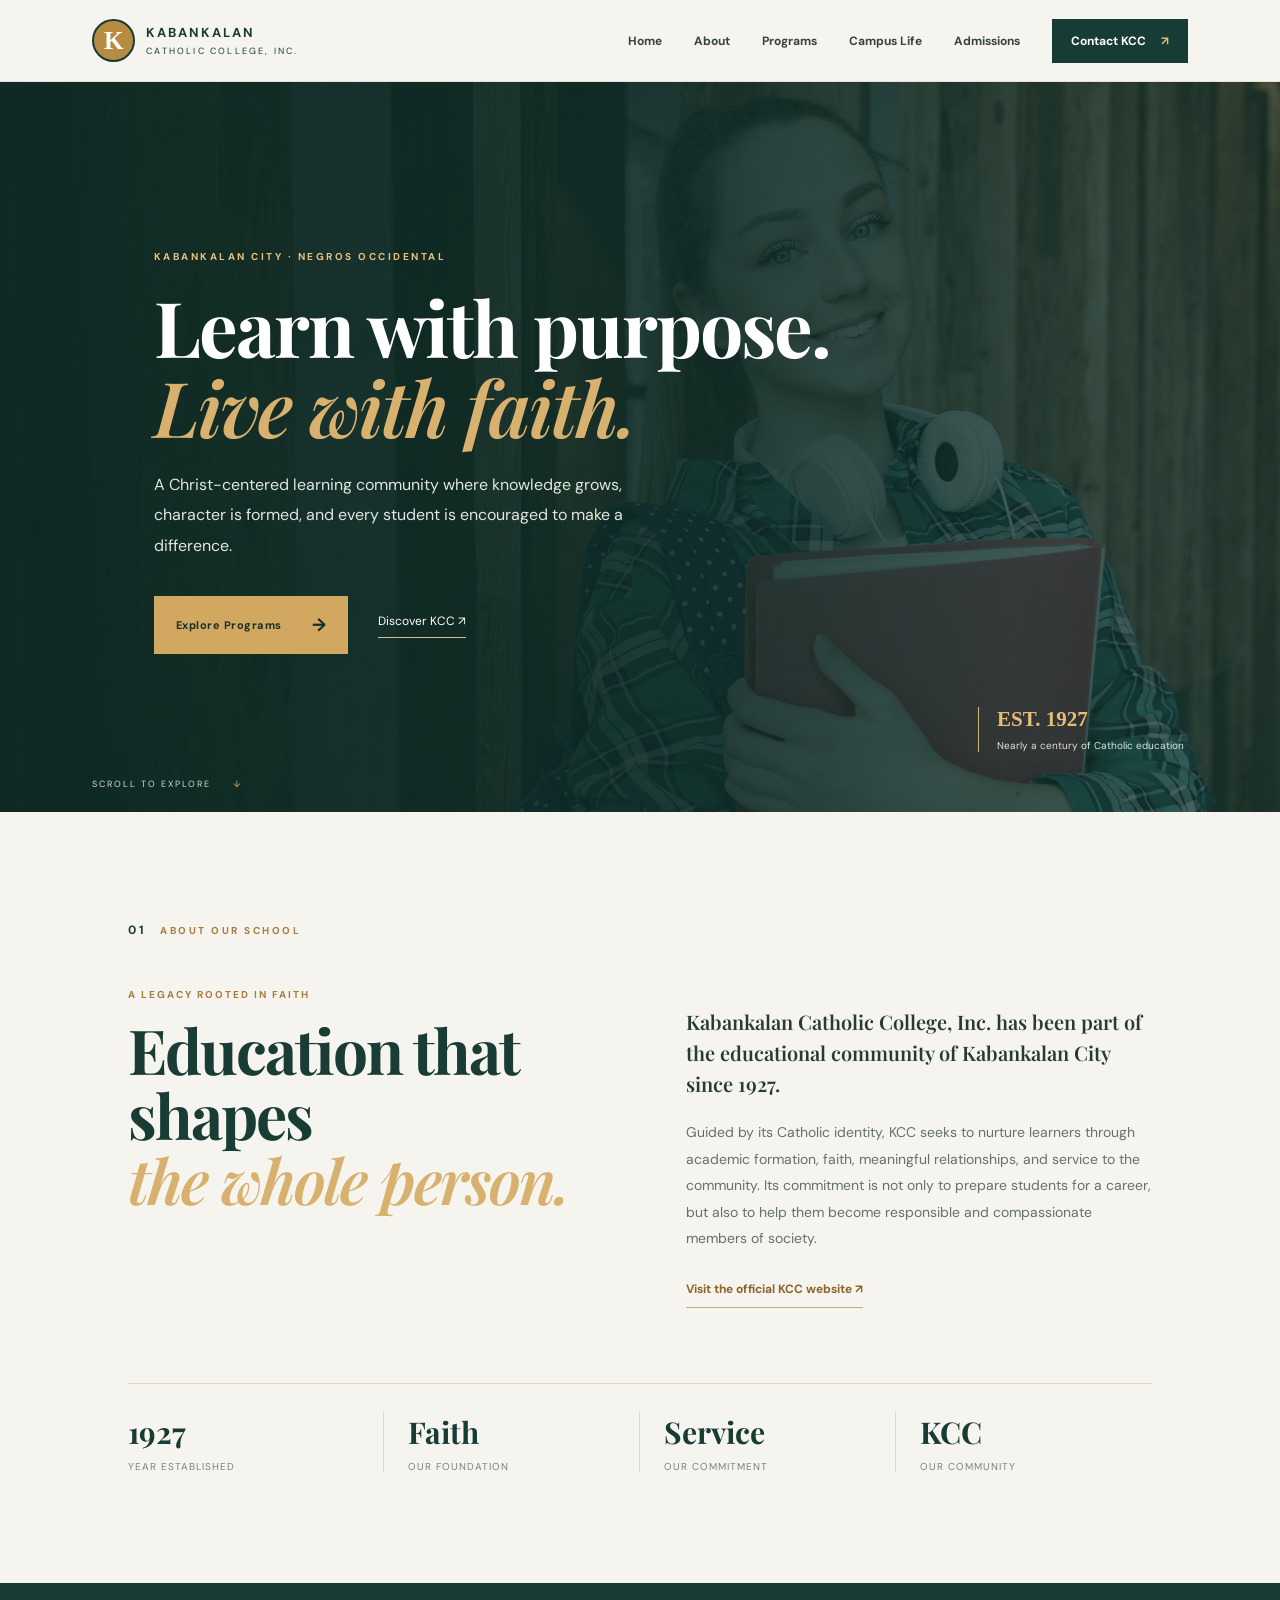
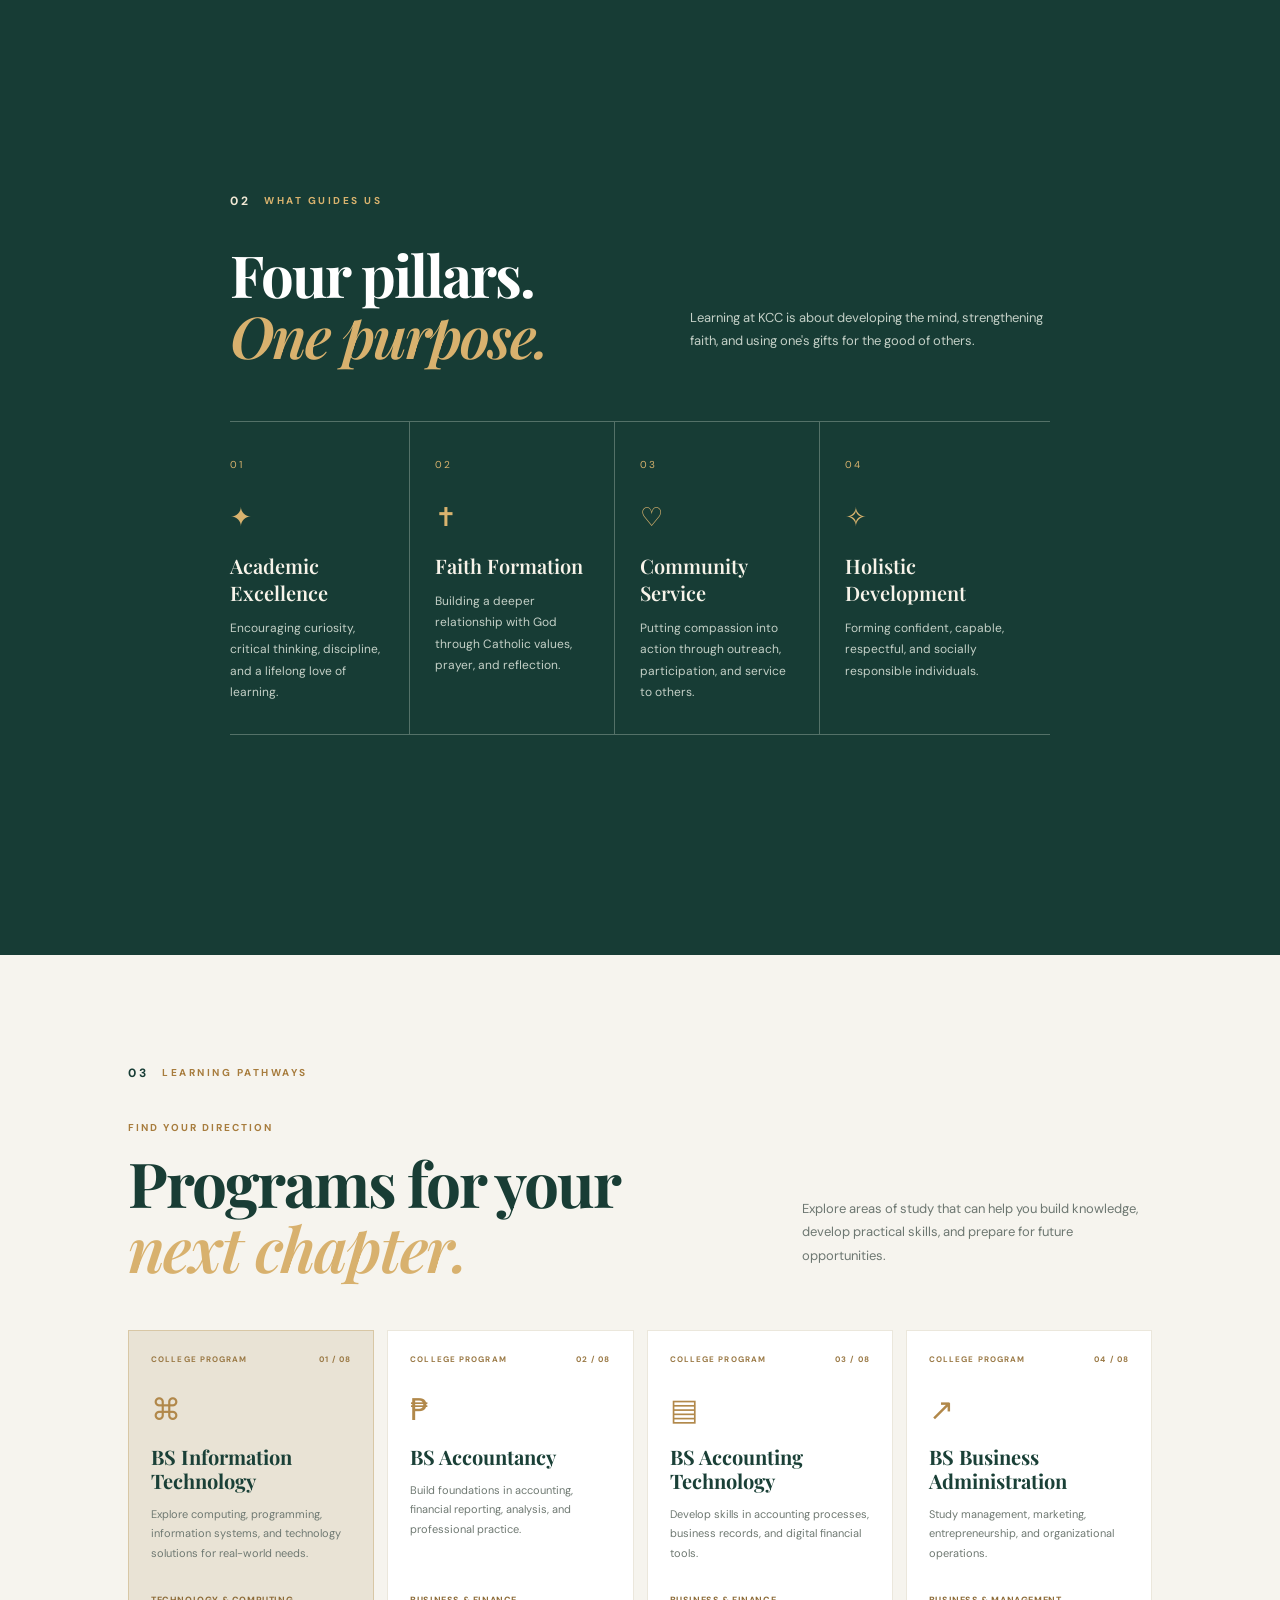
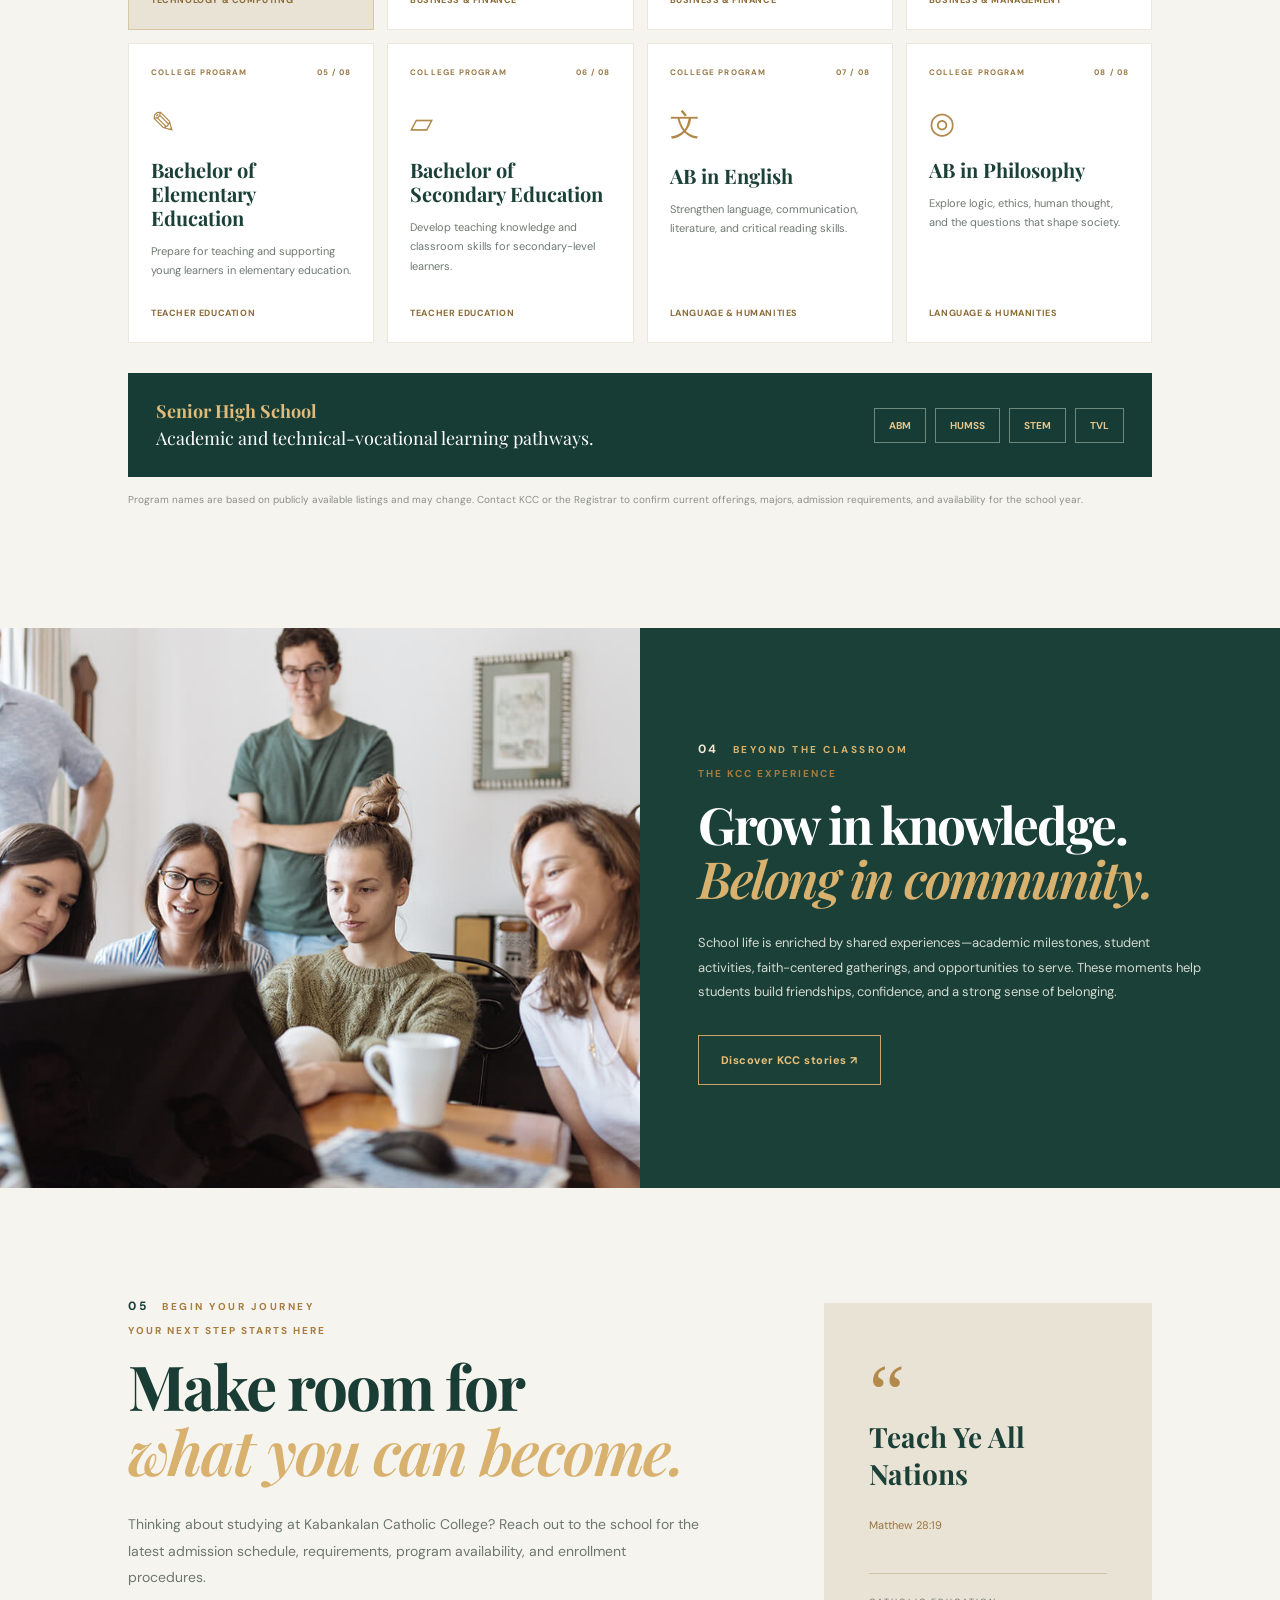
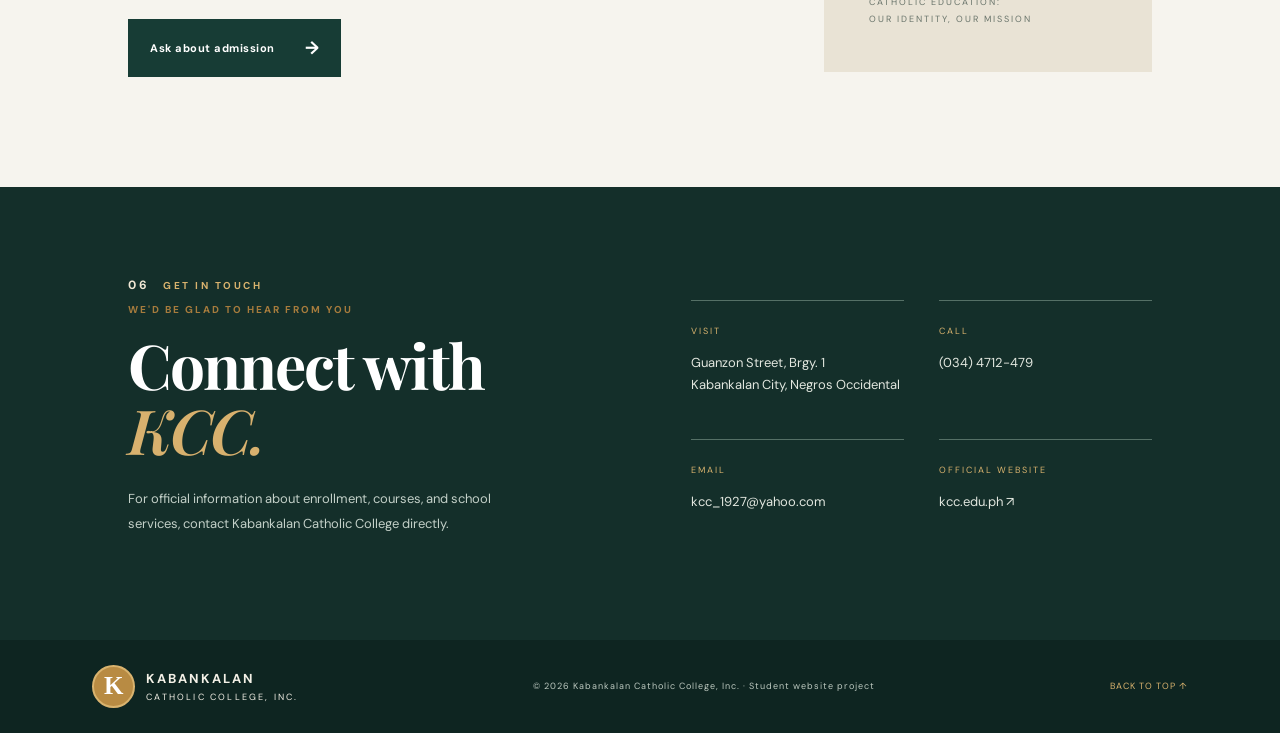
==== index.html @ c743d626 "Initial commit" ====
<!DOCTYPE html>
<html lang="en">
<head>
  <meta charset="UTF-8"><meta name="viewport" content="width=device-width, initial-scale=1.0">
  <meta name="description" content="Discover Kabankalan Catholic College, Inc. — Catholic education, academic growth, faith and service in Kabankalan City.">
  <title>KCC | Kabankalan Catholic College, Inc.</title>
  <link rel="stylesheet" href="assets/css/kcc-style.css">
  <link rel="preconnect" href="https://fonts.googleapis.com"><link rel="preconnect" href="https://fonts.gstatic.com" crossorigin>
  <link href="https://fonts.googleapis.com/css2?family=DM+Sans:wght@400;500;600;700&family=Playfair+Display:wght@600;700;800&display=swap" rel="stylesheet">
</head>
<body>
<header class="site-header">
  <a class="brand" href="#home" aria-label="KCC home"><span class="brand-mark">K</span><span><b>KABANKALAN</b><small>CATHOLIC COLLEGE, INC.</small></span></a>
  <button class="menu-toggle" aria-label="Open navigation" aria-expanded="false">☰</button>
  <nav class="nav" id="nav">
    <a href="#home">Home</a><a href="#about">About</a><a href="#programs">Programs</a><a href="#campus">Campus Life</a><a href="#admission">Admissions</a><a class="nav-cta" href="#contact">Contact KCC <span>↗</span></a>
  </nav>
</header>
<main>
<section class="hero" id="home">
  <div class="hero-image"></div><div class="hero-shade"></div>
  <div class="hero-content">
    <p class="eyebrow light">KABANKALAN CITY · NEGROS OCCIDENTAL</p>
    <h1>Learn with purpose.<br><em>Live with faith.</em></h1>
    <p class="hero-copy">A Christ-centered learning community where knowledge grows, character is formed, and every student is encouraged to make a difference.</p>
    <div class="hero-actions"><a class="btn btn-gold" href="#programs">Explore Programs <span>→</span></a><a class="text-link" href="#about">Discover KCC <span>↗</span></a></div>
  </div>
  <div class="hero-note"><b>EST. 1927</b><span>Nearly a century of Catholic education</span></div>
  <div class="hero-scroll">SCROLL TO EXPLORE <span>↓</span></div>
</section>
<section class="intro section-wrap" id="about">
  <div class="section-label"><span>01</span> ABOUT OUR SCHOOL</div>
  <div class="intro-grid">
    <div><p class="kicker">A legacy rooted in faith</p><h2>Education that shapes<br><em>the whole person.</em></h2></div>
    <div class="intro-copy"><p class="lead">Kabankalan Catholic College, Inc. has been part of the educational community of Kabankalan City since 1927.</p><p>Guided by its Catholic identity, KCC seeks to nurture learners through academic formation, faith, meaningful relationships, and service to the community. Its commitment is not only to prepare students for a career, but also to help them become responsible and compassionate members of society.</p><a class="under-link" href="https://kcc.edu.ph/" target="_blank" rel="noopener">Visit the official KCC website ↗</a></div>
  </div>
  <div class="stats">
    <div><strong>1927</strong><span>Year established</span></div><div><strong>Faith</strong><span>Our foundation</span></div><div><strong>Service</strong><span>Our commitment</span></div><div><strong>KCC</strong><span>Our community</span></div>
  </div>
</section>
<section class="pillars">
  <div class="section-wrap"><div class="section-label light-label"><span>02</span> WHAT GUIDES US</div><div class="pillars-head"><h2>Four pillars.<br><em>One purpose.</em></h2><p>Learning at KCC is about developing the mind, strengthening faith, and using one's gifts for the good of others.</p></div>
  <div class="pillar-grid">
    <article><span class="pillar-no">01</span><div class="pillar-icon">✦</div><h3>Academic Excellence</h3><p>Encouraging curiosity, critical thinking, discipline, and a lifelong love of learning.</p></article>
    <article><span class="pillar-no">02</span><div class="pillar-icon">✝</div><h3>Faith Formation</h3><p>Building a deeper relationship with God through Catholic values, prayer, and reflection.</p></article>
    <article><span class="pillar-no">03</span><div class="pillar-icon">♡</div><h3>Community Service</h3><p>Putting compassion into action through outreach, participation, and service to others.</p></article>
    <article><span class="pillar-no">04</span><div class="pillar-icon">✧</div><h3>Holistic Development</h3><p>Forming confident, capable, respectful, and socially responsible individuals.</p></article>
  </div></div>
</section>
<section class="programs section-wrap" id="programs">
  <div class="section-label"><span>03</span> LEARNING PATHWAYS</div>
  <div class="programs-heading"><div><p class="kicker">Find your direction</p><h2>Programs for your<br><em>next chapter.</em></h2></div><p>Explore areas of study that can help you build knowledge, develop practical skills, and prepare for future opportunities.</p></div>
  <div class="program-grid">
    <article class="program-card featured"><div class="program-top"><span>COLLEGE PROGRAM</span><span>01 / 08</span></div><div class="program-symbol">⌘</div><h3>BS Information Technology</h3><p>Explore computing, programming, information systems, and technology solutions for real-world needs.</p><span class="program-tag">Technology & Computing</span></article>
    <article class="program-card"><div class="program-top"><span>COLLEGE PROGRAM</span><span>02 / 08</span></div><div class="program-symbol">₱</div><h3>BS Accountancy</h3><p>Build foundations in accounting, financial reporting, analysis, and professional practice.</p><span class="program-tag">Business & Finance</span></article>
    <article class="program-card"><div class="program-top"><span>COLLEGE PROGRAM</span><span>03 / 08</span></div><div class="program-symbol">▤</div><h3>BS Accounting Technology</h3><p>Develop skills in accounting processes, business records, and digital financial tools.</p><span class="program-tag">Business & Finance</span></article>
    <article class="program-card"><div class="program-top"><span>COLLEGE PROGRAM</span><span>04 / 08</span></div><div class="program-symbol">↗</div><h3>BS Business Administration</h3><p>Study management, marketing, entrepreneurship, and organizational operations.</p><span class="program-tag">Business & Management</span></article>
    <article class="program-card"><div class="program-top"><span>COLLEGE PROGRAM</span><span>05 / 08</span></div><div class="program-symbol">✎</div><h3>Bachelor of Elementary Education</h3><p>Prepare for teaching and supporting young learners in elementary education.</p><span class="program-tag">Teacher Education</span></article>
    <article class="program-card"><div class="program-top"><span>COLLEGE PROGRAM</span><span>06 / 08</span></div><div class="program-symbol">▱</div><h3>Bachelor of Secondary Education</h3><p>Develop teaching knowledge and classroom skills for secondary-level learners.</p><span class="program-tag">Teacher Education</span></article>
    <article class="program-card"><div class="program-top"><span>COLLEGE PROGRAM</span><span>07 / 08</span></div><div class="program-symbol">文</div><h3>AB in English</h3><p>Strengthen language, communication, literature, and critical reading skills.</p><span class="program-tag">Language & Humanities</span></article>
    <article class="program-card"><div class="program-top"><span>COLLEGE PROGRAM</span><span>08 / 08</span></div><div class="program-symbol">◎</div><h3>AB in Philosophy</h3><p>Explore logic, ethics, human thought, and the questions that shape society.</p><span class="program-tag">Language & Humanities</span></article>
  </div>
  <div class="program-foot"><p><b>Senior High School</b><br>Academic and technical-vocational learning pathways.</p><div class="strand-list"><span>ABM</span><span>HUMSS</span><span>STEM</span><span>TVL</span></div></div>
  <p class="disclaimer">Program names are based on publicly available listings and may change. Contact KCC or the Registrar to confirm current offerings, majors, admission requirements, and availability for the school year.</p>
</section>
<section class="campus" id="campus">
  <div class="campus-photo"></div><div class="campus-content"><div class="section-label light-label"><span>04</span> BEYOND THE CLASSROOM</div><p class="kicker">The KCC experience</p><h2>Grow in knowledge.<br><em>Belong in community.</em></h2><p>School life is enriched by shared experiences—academic milestones, student activities, faith-centered gatherings, and opportunities to serve. These moments help students build friendships, confidence, and a strong sense of belonging.</p><a class="btn btn-outline" href="https://kcc.edu.ph/" target="_blank" rel="noopener">Discover KCC stories ↗</a></div>
</section>
<section class="admission section-wrap" id="admission">
  <div class="admission-copy"><div class="section-label"><span>05</span> BEGIN YOUR JOURNEY</div><p class="kicker">Your next step starts here</p><h2>Make room for<br><em>what you can become.</em></h2><p>Thinking about studying at Kabankalan Catholic College? Reach out to the school for the latest admission schedule, requirements, program availability, and enrollment procedures.</p><a class="btn btn-dark" href="#contact">Ask about admission <span>→</span></a></div>
  <div class="admission-aside"><span class="big-quote">“</span><blockquote>Teach Ye All Nations</blockquote><p>Matthew 28:19</p><div class="aside-rule"></div><span class="aside-caption">CATHOLIC EDUCATION:<br>OUR IDENTITY, OUR MISSION</span></div>
</section>
<section class="contact" id="contact"><div class="section-wrap contact-inner"><div><div class="section-label light-label"><span>06</span> GET IN TOUCH</div><p class="kicker">We'd be glad to hear from you</p><h2>Connect with<br><em>KCC.</em></h2><p class="contact-lead">For official information about enrollment, courses, and school services, contact Kabankalan Catholic College directly.</p></div><div class="contact-details"><div><span>VISIT</span><p>Guanzon Street, Brgy. 1<br>Kabankalan City, Negros Occidental</p></div><div><span>CALL</span><p>(034) 4712-479</p></div><div><span>EMAIL</span><p>kcc_1927@yahoo.com</p></div><div><span>OFFICIAL WEBSITE</span><p><a href="https://kcc.edu.ph/" target="_blank" rel="noopener">kcc.edu.ph ↗</a></p></div></div></div></section>
</main>
<footer><a class="brand footer-brand" href="#home"><span class="brand-mark">K</span><span><b>KABANKALAN</b><small>CATHOLIC COLLEGE, INC.</small></span></a><p>© 2026 Kabankalan Catholic College, Inc. · Student website project</p><a href="#home">BACK TO TOP ↑</a></footer>
<script src="assets/js/kcc-main.js"></script>
</body></html>
---- assets/css/kcc-style.css ----
*{box-sizing:border-box}html{scroll-behavior:smooth;scroll-padding-top:90px}body{margin:0;background:#f6f4ee;color:#202c2a;font-family:"DM Sans",sans-serif}a{color:inherit;text-decoration:none}.site-header{height:82px;padding:0 7.2%;display:flex;align-items:center;justify-content:space-between;background:#f6f4ee;position:sticky;top:0;z-index:20;border-bottom:1px solid #e7e3d9}.brand{display:flex;align-items:center;gap:11px;color:#173c35}.brand-mark{width:43px;height:43px;border-radius:50%;background:#b88b43;color:#fff;display:grid;place-items:center;font:800 25px Georgia;border:2px solid #173c35}.brand b{display:block;letter-spacing:2px;font-size:13px}.brand small{display:block;font-size:9px;letter-spacing:2.2px;margin-top:4px}.nav{display:flex;align-items:center;gap:32px;font-size:12px;font-weight:700;color:#354440}.nav a:not(.nav-cta):hover{color:#ad7e37}.nav-cta{background:#173c35;color:white;padding:14px 19px}.nav-cta span{margin-left:12px;color:#e6bd72}.menu-toggle{display:none;border:0;background:none;font-size:25px;color:#173c35}.hero{height:min(730px,83vh);min-height:590px;position:relative;background:#173c35;color:white;display:flex;align-items:center;overflow:hidden}.hero-image{position:absolute;inset:0;background:url("../img/hero-bg.jpg") center/cover no-repeat;opacity:.36;filter:saturate(.55)}.hero-shade{position:absolute;inset:0;background:linear-gradient(90deg,rgba(12,39,34,.96),rgba(12,39,34,.72) 53%,rgba(12,39,34,.18))}.hero-content{position:relative;margin-left:12%;max-width:720px;padding:70px 25px 70px 0}.eyebrow,.section-label{font-size:10px;font-weight:700;letter-spacing:2.5px}.light{color:#e8c17b}.hero h1,.section-wrap h2,.pillars h2,.campus h2,.contact h2{font:700 clamp(45px,6vw,78px)/1.05 "Playfair Display",serif;letter-spacing:-2px;margin:23px 0}.hero h1 em,.section-wrap h2 em,.pillars h2 em,.campus h2 em,.contact h2 em{color:#d8b16e;font-weight:600}.hero-copy{max-width:540px;color:#e0e6df;font-size:16px;line-height:1.9}.hero-actions{display:flex;align-items:center;gap:30px;margin-top:35px}.btn{display:inline-flex;align-items:center;gap:30px;padding:17px 22px;font-size:11px;font-weight:700;letter-spacing:.5px}.btn-gold{background:#d2a75f;color:#172e29}.btn-gold span,.btn-dark span{font-size:18px}.text-link{font-size:12px;border-bottom:1px solid #d6bd91;padding-bottom:8px}.hero-note{position:absolute;right:7.5%;bottom:60px;border-left:1px solid #d5b578;padding-left:18px;display:flex;flex-direction:column;gap:7px}.hero-note b{font:700 21px Georgia;color:#e5bd77}.hero-note span{font-size:10px;color:#e0e4dd}.hero-scroll{position:absolute;bottom:0;left:7.2%;font-size:9px;letter-spacing:2px;color:#d8d9d0;padding-bottom:22px}.hero-scroll span{margin-left:18px;color:#d8b16e}.section-wrap{padding:110px 10%}.section-label{color:#a77c3d;display:flex;gap:14px;align-items:center}.section-label span{color:#173c35;font-size:12px}.intro-grid{display:grid;grid-template-columns:1fr 1fr;gap:9%;margin-top:40px}.kicker{color:#a77c3d;text-transform:uppercase;letter-spacing:2px;font-size:10px;font-weight:700}.section-wrap h2,.campus h2,.contact h2{font-size:clamp(40px,5vw,62px);color:#193d35;margin:16px 0 0}.intro-copy{padding-top:8px;color:#65716b;font-size:14px;line-height:1.9}.intro-copy .lead{font:600 20px/1.55 "Playfair Display",serif;color:#273b35}.under-link{display:inline-block;color:#8c642c;border-bottom:1px solid #cba96f;padding-bottom:6px;margin-top:12px;font-weight:700;font-size:12px}.stats{display:grid;grid-template-columns:repeat(4,1fr);border-top:1px solid #ddd8ca;margin-top:75px;padding-top:28px}.stats div{display:flex;flex-direction:column;gap:8px;border-right:1px solid #ddd8ca;padding-left:24px}.stats div:first-child{padding-left:0}.stats div:last-child{border:0}.stats strong{font:700 30px "Playfair Display",serif;color:#173c35}.stats span{font-size:10px;letter-spacing:1px;color:#7b827b;text-transform:uppercase}.pillars{background:#173c35;color:#f7f3e9;padding:100px 10% 110px}.light-label{color:#d9b36e}.light-label span{color:#f1e8d5}.pillars-head{display:flex;justify-content:space-between;align-items:end;gap:40px;margin:35px 0 55px}.pillars h2{font-size:58px;margin:0;color:#fff}.pillars-head>p{max-width:360px;color:#c4d0c7;line-height:1.8;font-size:13px}.pillar-grid{display:grid;grid-template-columns:repeat(4,1fr);border-top:1px solid #547168;border-bottom:1px solid #547168}.pillar-grid article{position:relative;padding:30px 25px 30px 0;border-right:1px solid #547168;margin-right:25px}.pillar-grid article:last-child{border:0;margin:0}.pillar-no{font-size:10px;color:#d9b36e;letter-spacing:2px}.pillar-icon{font-size:26px;color:#d9b36e;margin:27px 0 18px}.pillar-grid h3{font:600 20px "Playfair Display",serif;margin:0 0 12px}.pillar-grid p{font-size:12px;line-height:1.8;color:#c4d0c7;margin:0}.programs-heading{display:flex;justify-content:space-between;align-items:end;gap:35px;margin:30px 0 50px}.programs-heading>p{max-width:350px;font-size:13px;line-height:1.8;color:#6d7771}.program-grid{display:grid;grid-template-columns:repeat(4,1fr);gap:13px}.program-card{min-height:300px;background:#fff;padding:23px 22px;display:flex;flex-direction:column;border:1px solid #ebe7dc;transition:.25s}.program-card:hover{transform:translateY(-5px);box-shadow:0 15px 30px #233d3014}.program-card.featured{background:#e9e3d5;border-color:#d8c7a5}.program-top{display:flex;justify-content:space-between;color:#9a7945;font-size:8px;letter-spacing:1.1px;font-weight:700}.program-symbol{font:30px Georgia;color:#b1884a;margin:28px 0 18px}.program-card h3{font:700 20px/1.2 "Playfair Display",serif;color:#1a4037;margin:0 0 12px}.program-card p{font-size:11px;line-height:1.75;color:#6f7972;margin:0 0 20px}.program-tag{font-size:9px;letter-spacing:.6px;color:#8c6a36;text-transform:uppercase;font-weight:700;margin-top:auto}.program-foot{margin-top:30px;padding:25px 28px;background:#173c35;color:white;display:flex;justify-content:space-between;align-items:center;gap:20px}.program-foot p{font:18px/1.5 "Playfair Display",serif;margin:0}.program-foot p b{color:#e1bb79}.strand-list{display:flex;gap:9px;flex-wrap:wrap}.strand-list span{border:1px solid #6d897b;padding:10px 14px;font-size:10px;color:#e5c58b;font-weight:700}.disclaimer{font-size:10px;color:#8b9089;line-height:1.6;margin-top:15px}.campus{min-height:560px;display:grid;grid-template-columns:1fr 1fr;background:#1b4038;color:white}.campus-photo{background:url("../img/about.jpg") center/cover no-repeat;min-height:500px;filter:saturate(.7)}.campus-content{padding:80px 12% 70px 9%;align-self:center}.campus h2{color:white;font-size:clamp(39px,4vw,55px);margin:18px 0}.campus-content>p:not(.kicker){font-size:13px;line-height:1.9;color:#d1d9d1;margin:25px 0 30px}.btn-outline{border:1px solid #c6a66d;color:#e8c17b}.admission{display:grid;grid-template-columns:1.4fr .8fr;gap:12%;align-items:center}.admission-copy>p:not(.kicker){max-width:580px;color:#6d7771;font-size:14px;line-height:1.9;margin:28px 0}.btn-dark{background:#173c35;color:#fff}.admission-aside{background:#e9e3d5;padding:45px;min-height:310px;display:flex;flex-direction:column;justify-content:center}.big-quote{font:80px Georgia;color:#b38a4b;height:55px}.admission-aside blockquote{font:700 28px "Playfair Display",serif;color:#1b4038;margin:15px 0}.admission-aside>p{color:#987340;font-size:11px}.aside-rule{height:1px;background:#cfc3aa;margin:30px 0 20px}.aside-caption{font-size:9px;letter-spacing:2px;line-height:1.8;color:#69746b}.contact{background:#142f2a;color:white;padding:90px 0}.contact-inner{padding-top:0;padding-bottom:0;display:grid;grid-template-columns:1fr 1fr;gap:10%}.contact h2{color:white}.contact-lead{max-width:390px;color:#c3d0c8;font-size:13px;line-height:1.9;margin-top:25px}.contact-details{display:grid;grid-template-columns:1fr 1fr;gap:30px 35px;align-content:center}.contact-details>div{border-top:1px solid #557066;padding-top:17px}.contact-details span{font-size:9px;letter-spacing:2px;color:#d9b36e}.contact-details p{font-size:13px;line-height:1.7;color:#e2e7df}footer{background:#0e2521;color:#bdc9c0;padding:25px 7.2%;display:flex;align-items:center;justify-content:space-between;gap:20px}footer p,footer>a:last-child{font-size:9px;letter-spacing:1px}.footer-brand{color:#f3f0e6}.footer-brand .brand-mark{border-color:#d9b36e}footer>a:last-child{color:#d9b36e}@media(max-width:1000px){.nav{gap:16px}.section-wrap{padding:85px 7%}.pillars{padding:85px 7%}.program-grid{grid-template-columns:repeat(2,1fr)}.campus-content{padding:60px 8%}.hero-content{margin-left:8%}}@media(max-width:720px){.site-header{height:70px;padding:0 5%}.menu-toggle{display:block}.nav{display:none;position:absolute;top:70px;left:0;right:0;background:#f6f4ee;padding:20px 6%;flex-direction:column;align-items:stretch;gap:0;box-shadow:0 12px 18px #0001}.nav.open{display:flex}.nav a{padding:14px 0}.nav .nav-cta{padding:14px;margin-top:8px;text-align:center}.hero{min-height:650px;height:78vh}.hero-content{margin:0;padding:40px 7%}.hero h1{font-size:53px}.hero-copy{font-size:14px}.hero-note{right:7%;bottom:55px}.intro-grid,.admission,.contact-inner{grid-template-columns:1fr;gap:30px}.section-wrap{padding:75px 7%}.stats{grid-template-columns:repeat(2,1fr);gap:22px}.stats div{padding:0;border:0}.pillars{padding:75px 7%}.pillars-head,.programs-heading{display:block}.pillars-head>p,.programs-heading>p{margin-top:25px}.pillar-grid{grid-template-columns:repeat(2,1fr)}.pillar-grid article{margin:0;padding:25px 18px 25px 0}.pillar-grid article:nth-child(2){border-right:0}.pillar-grid article:nth-child(3),.pillar-grid article:nth-child(4){border-top:1px solid #547168}.program-grid{grid-template-columns:1fr 1fr;gap:8px}.program-card{padding:17px;min-height:310px}.program-card h3{font-size:17px}.program-top{font-size:7px}.program-foot{display:block}.strand-list{margin-top:20px}.campus{grid-template-columns:1fr}.campus-photo{min-height:300px}.campus-content{padding:65px 7%}.admission-aside{min-height:260px}.contact-details{margin-top:20px}.contact{padding:75px 0}footer{padding:25px 6%;flex-wrap:wrap}footer p{order:3;width:100%}}@media(max-width:430px){.program-grid{grid-template-columns:1fr}.program-card{min-height:250px}.hero h1{font-size:46px}.hero-actions{gap:18px;flex-wrap:wrap}.hero-note{display:none}.contact-details{grid-template-columns:1fr}.pillar-grid h3{font-size:17px}}
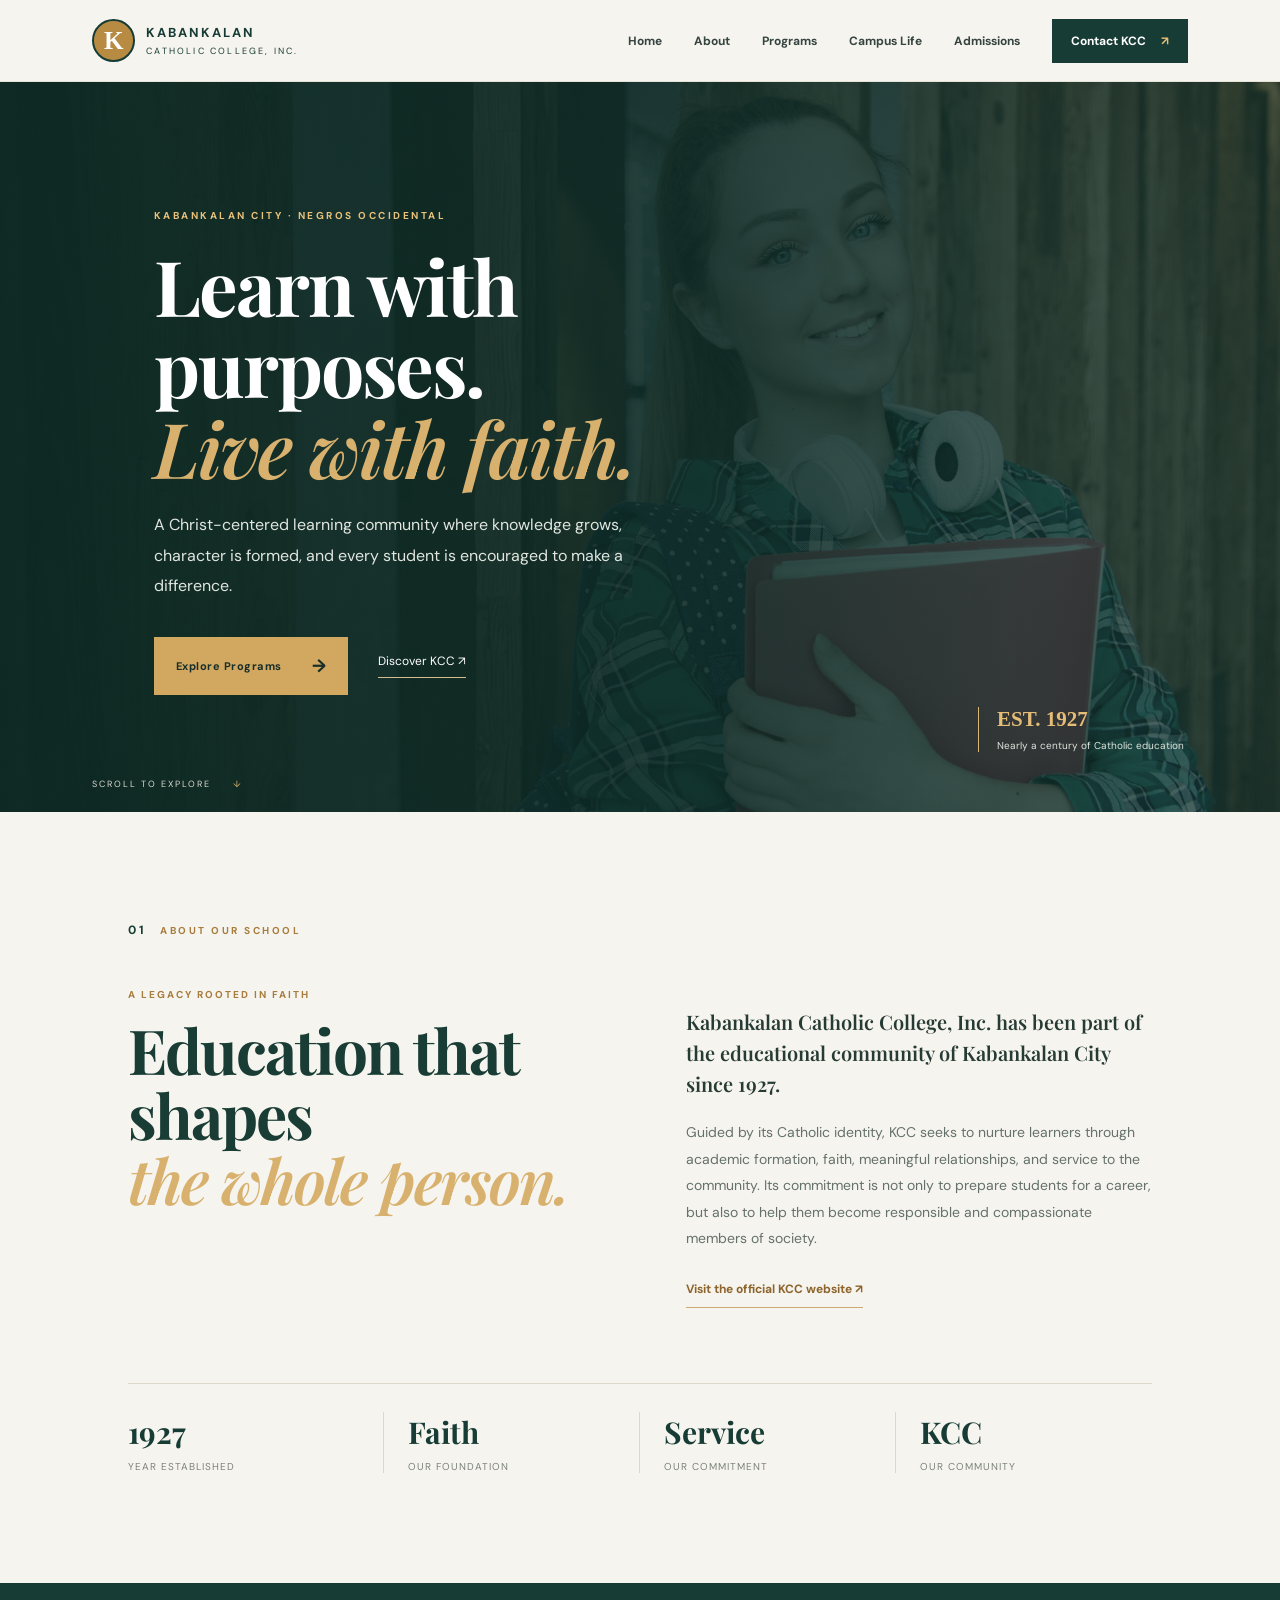
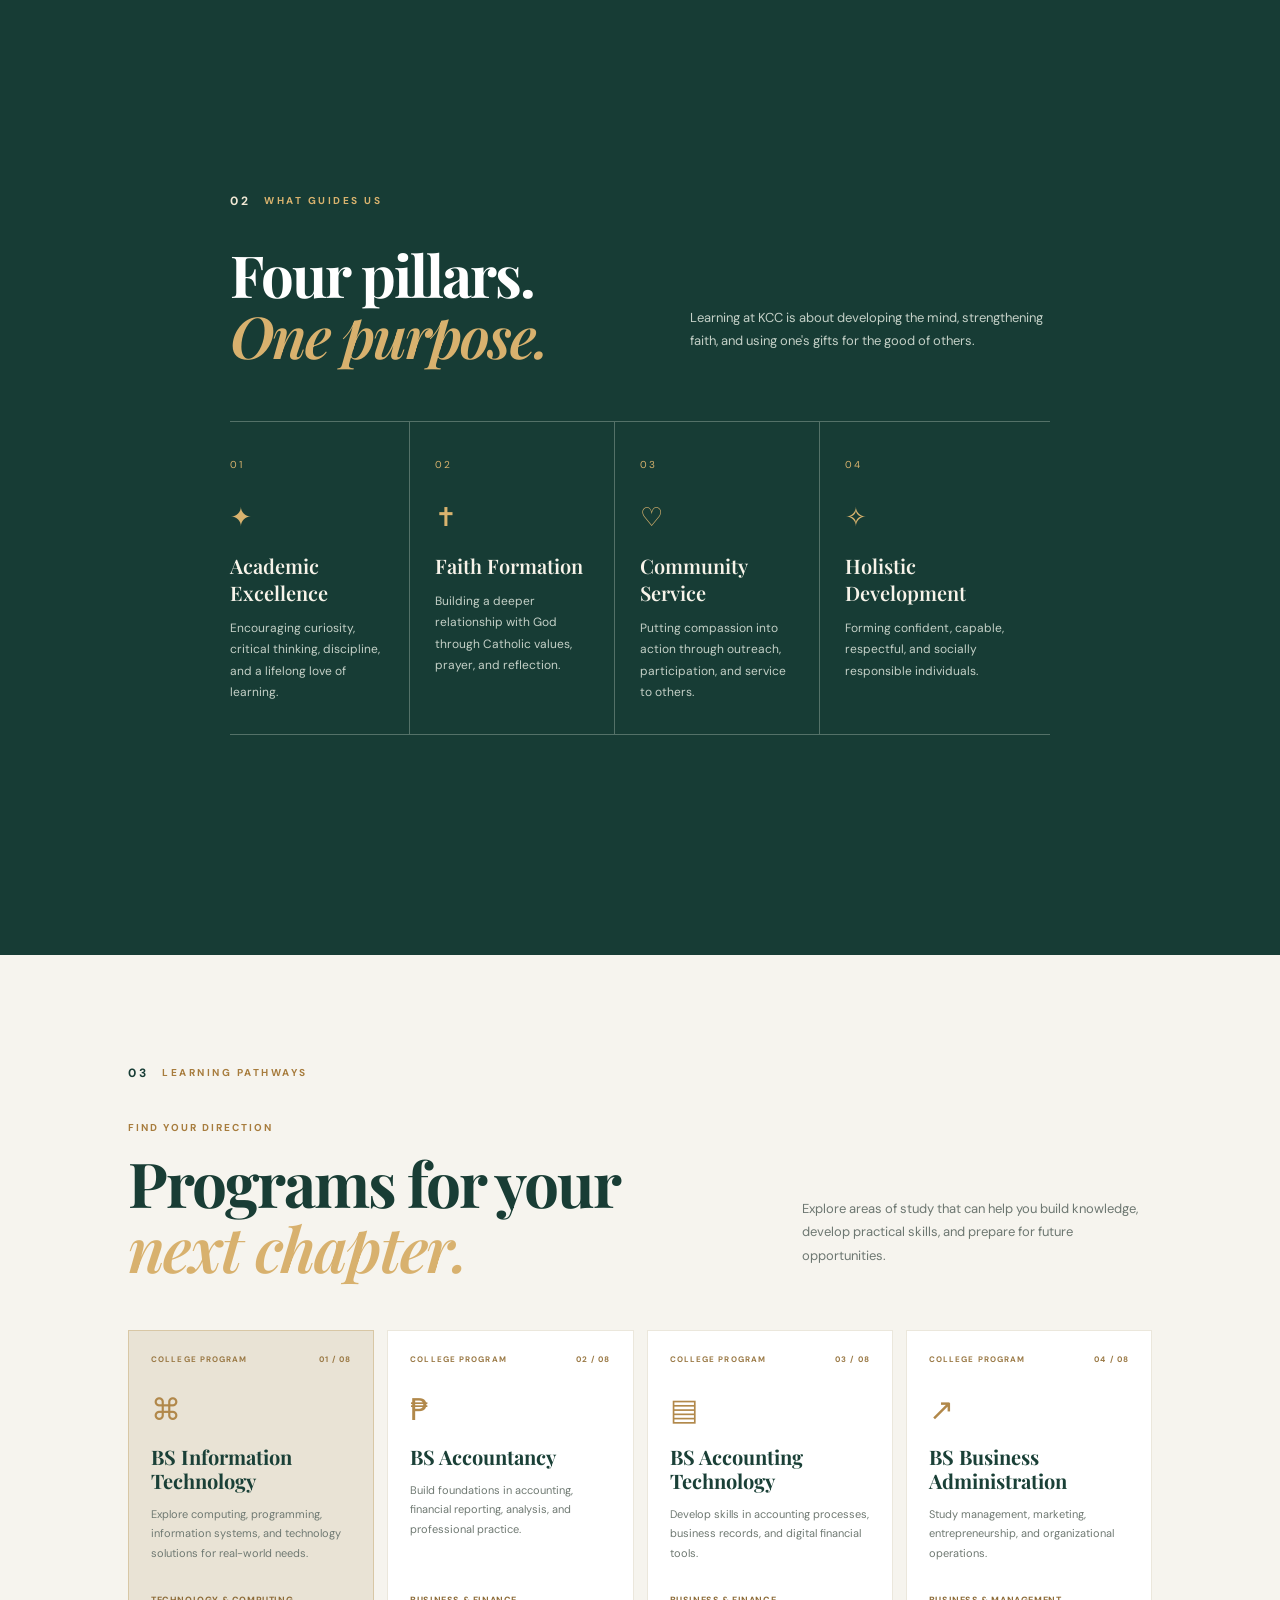
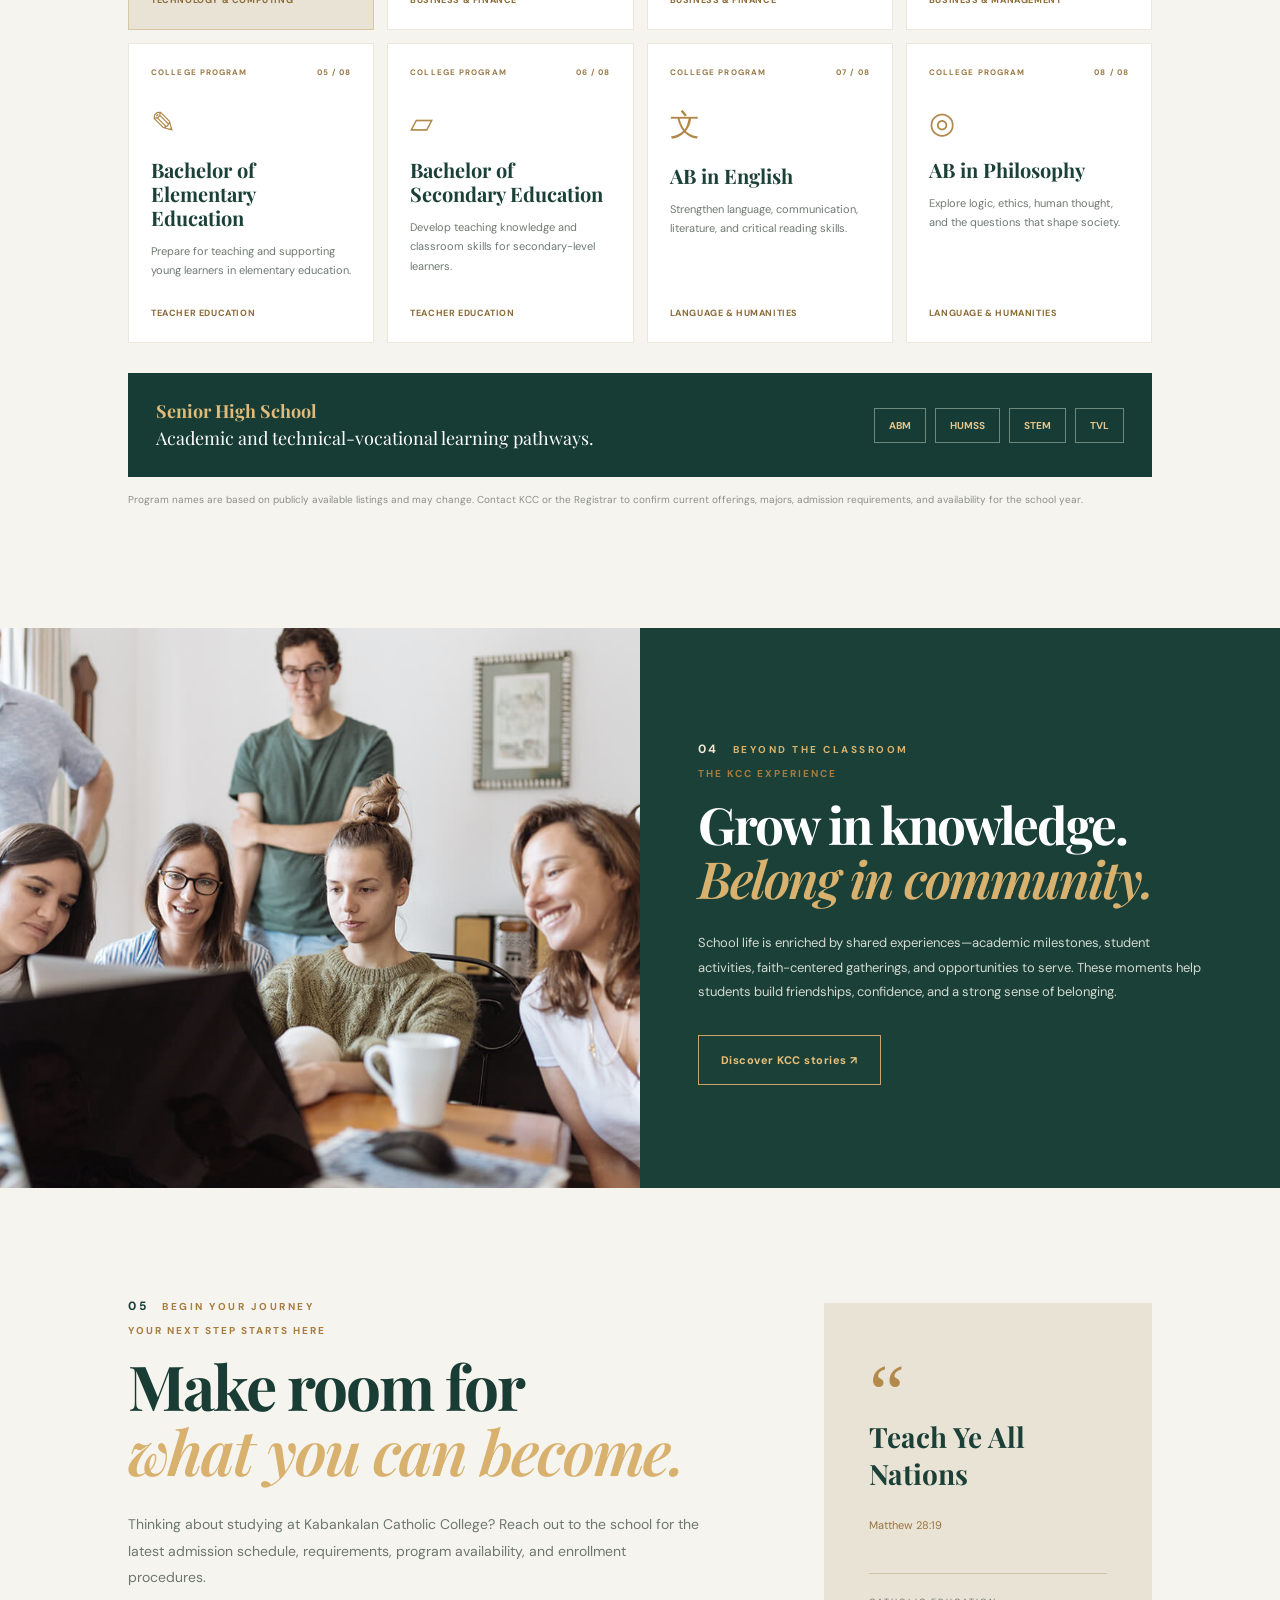
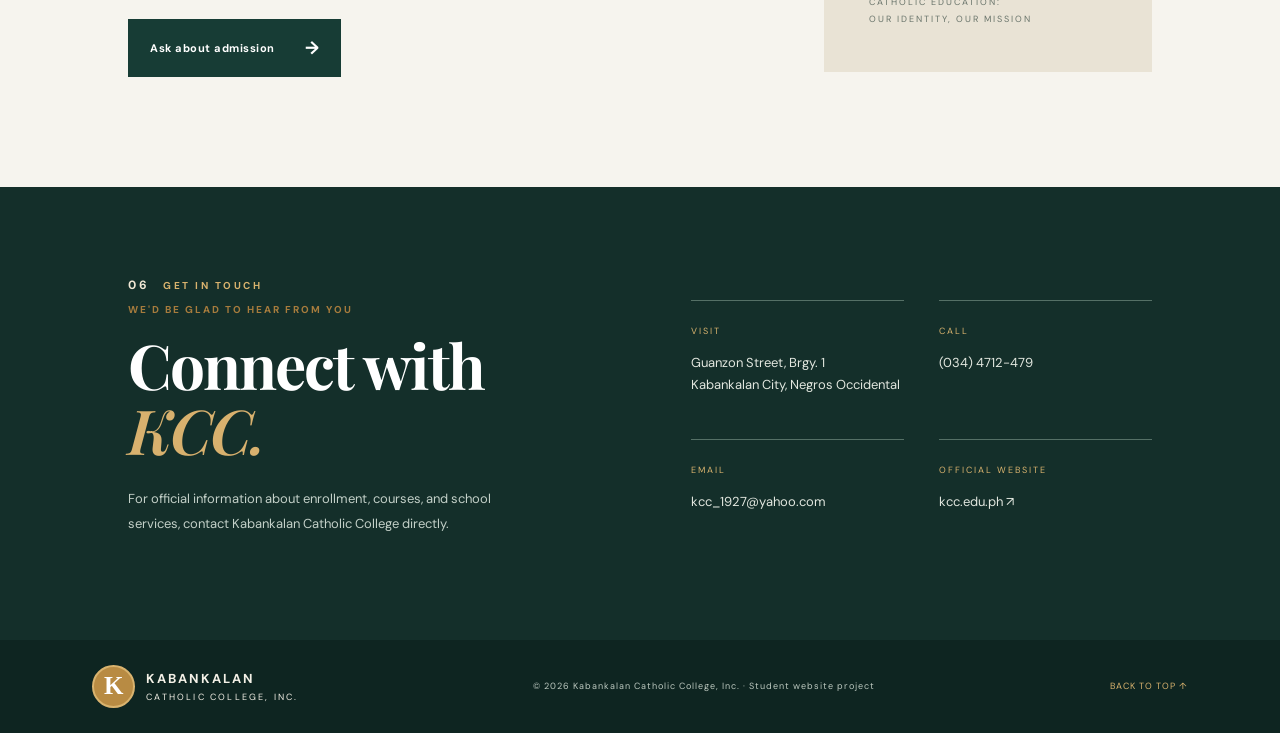
==== commit c0d18f19: "update" ====
--- a/index.html
+++ b/index.html
@@ -21,7 +21,7 @@
   <div class="hero-image"></div><div class="hero-shade"></div>
   <div class="hero-content">
     <p class="eyebrow light">KABANKALAN CITY · NEGROS OCCIDENTAL</p>
-    <h1>Learn with purpose.<br><em>Live with faith.</em></h1>
+    <h1>Learn with purposes.<br><em>Live with faith.</em></h1>
     <p class="hero-copy">A Christ-centered learning community where knowledge grows, character is formed, and every student is encouraged to make a difference.</p>
     <div class="hero-actions"><a class="btn btn-gold" href="#programs">Explore Programs <span>→</span></a><a class="text-link" href="#about">Discover KCC <span>↗</span></a></div>
   </div>
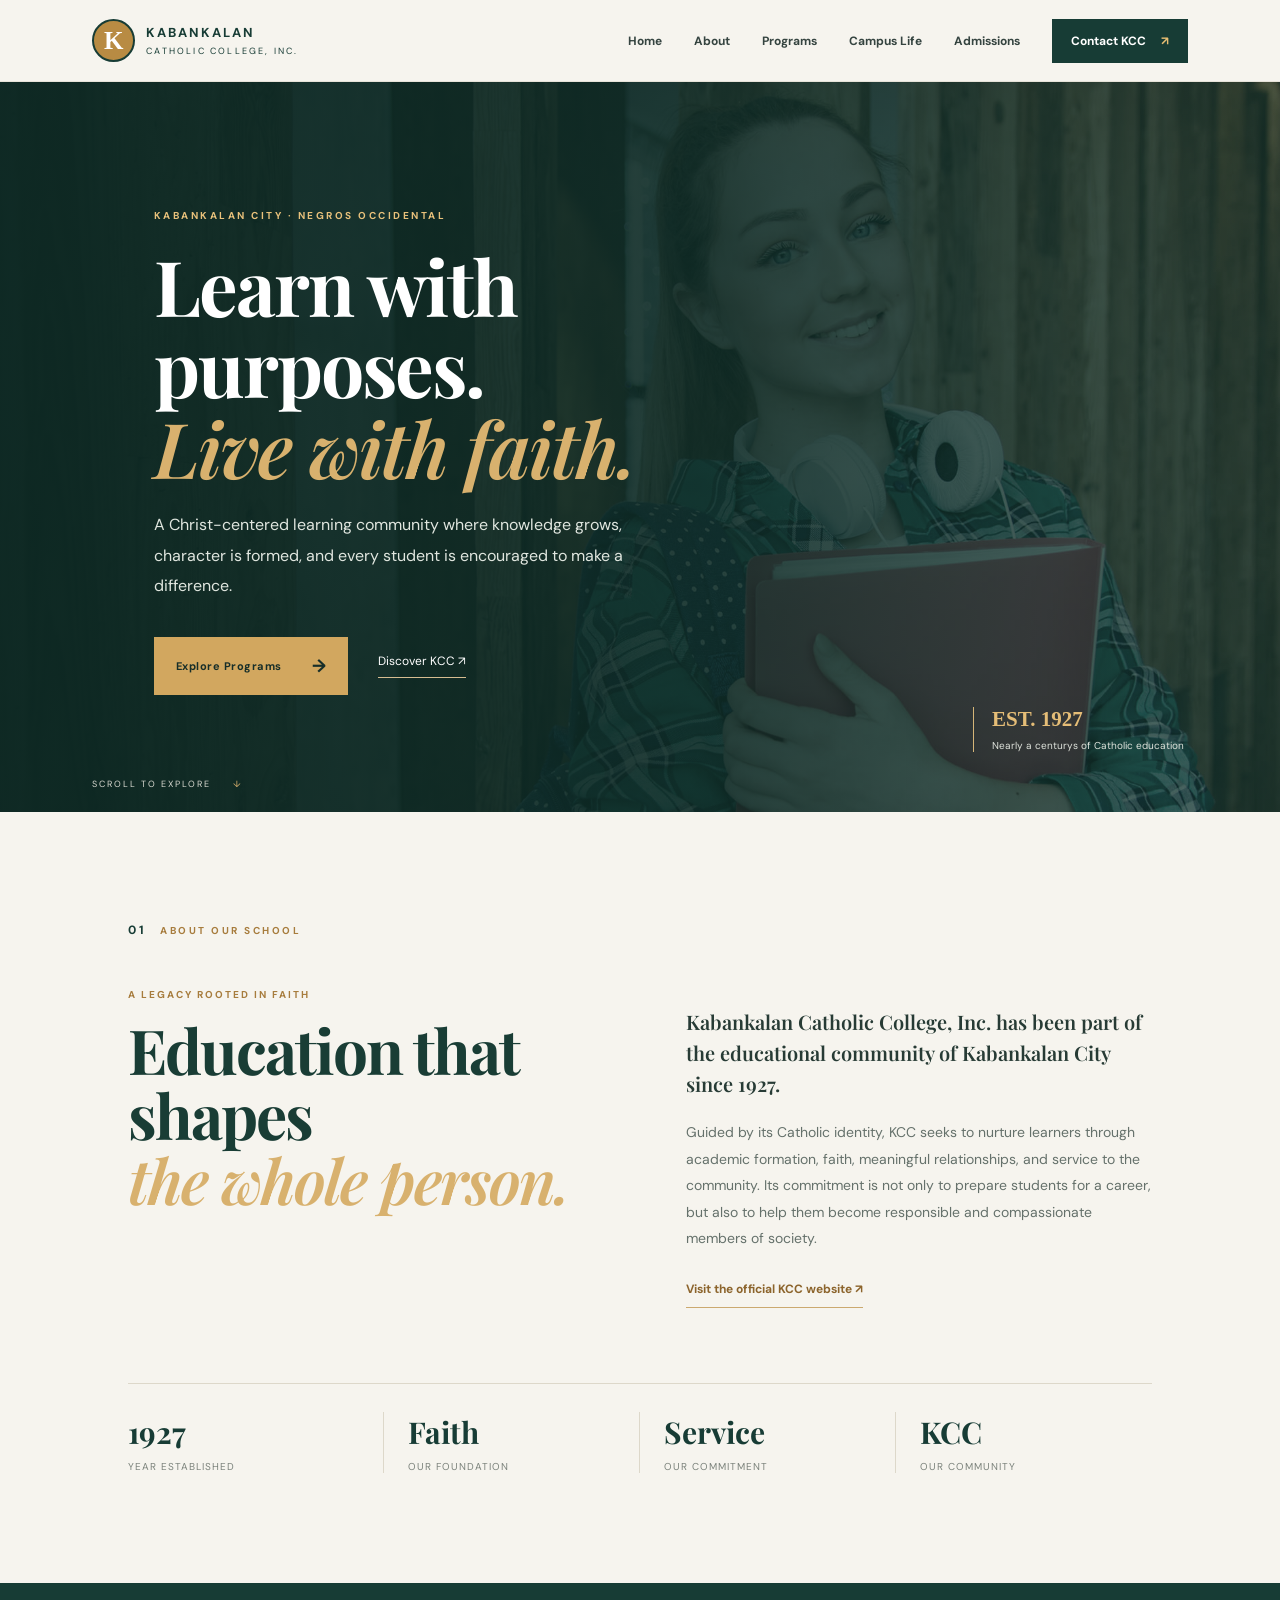
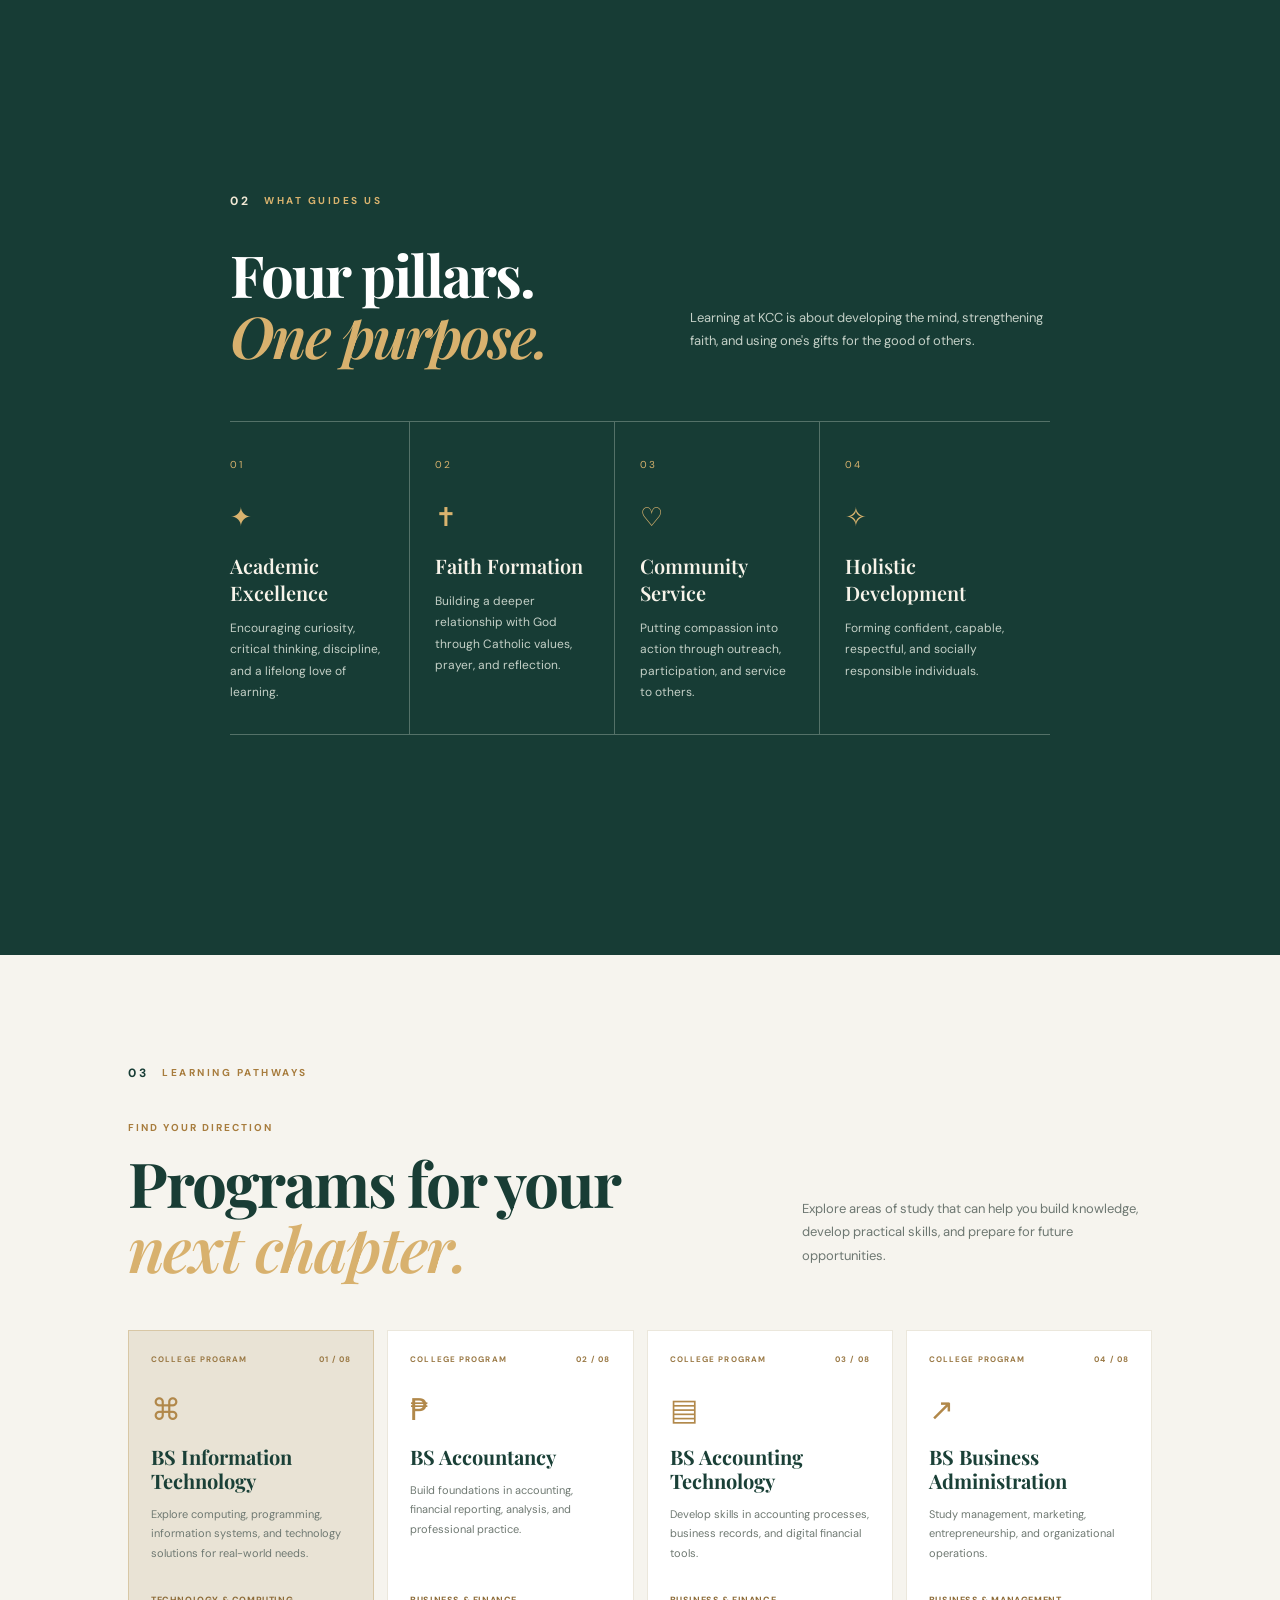
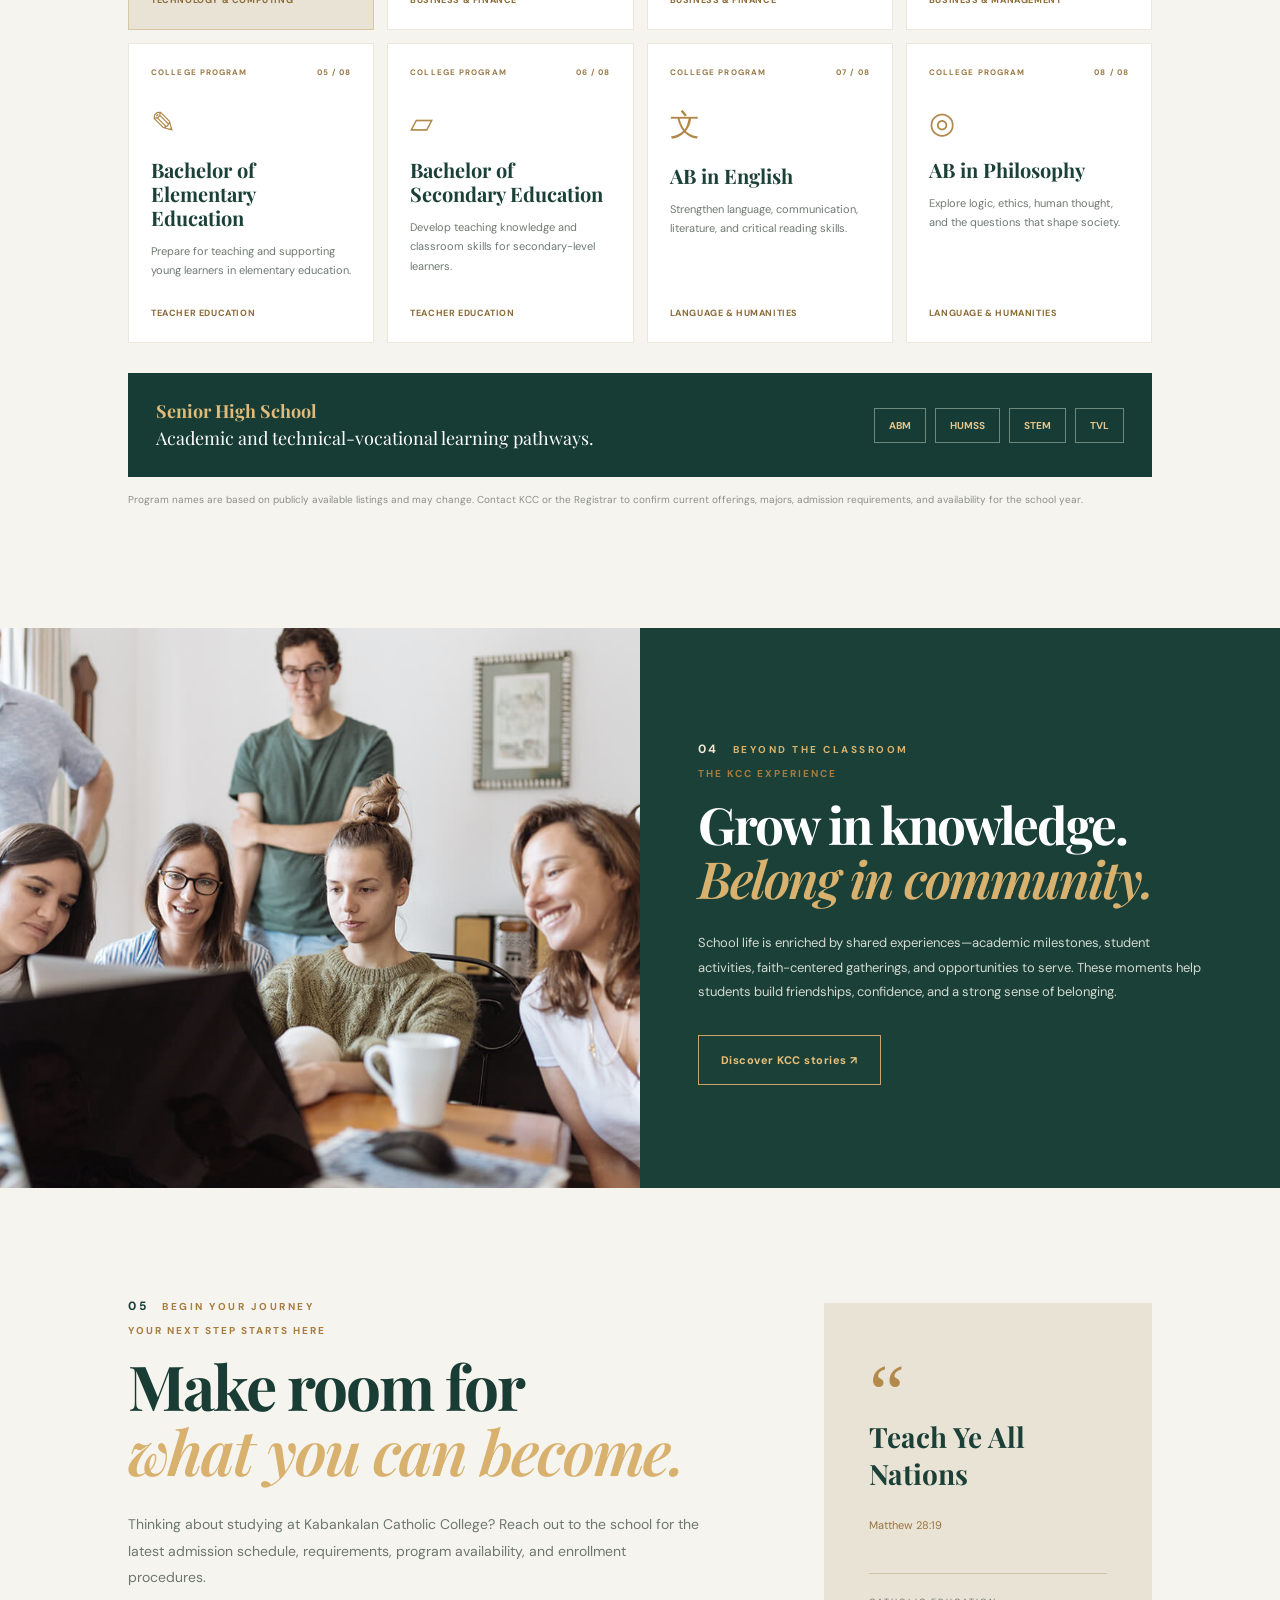
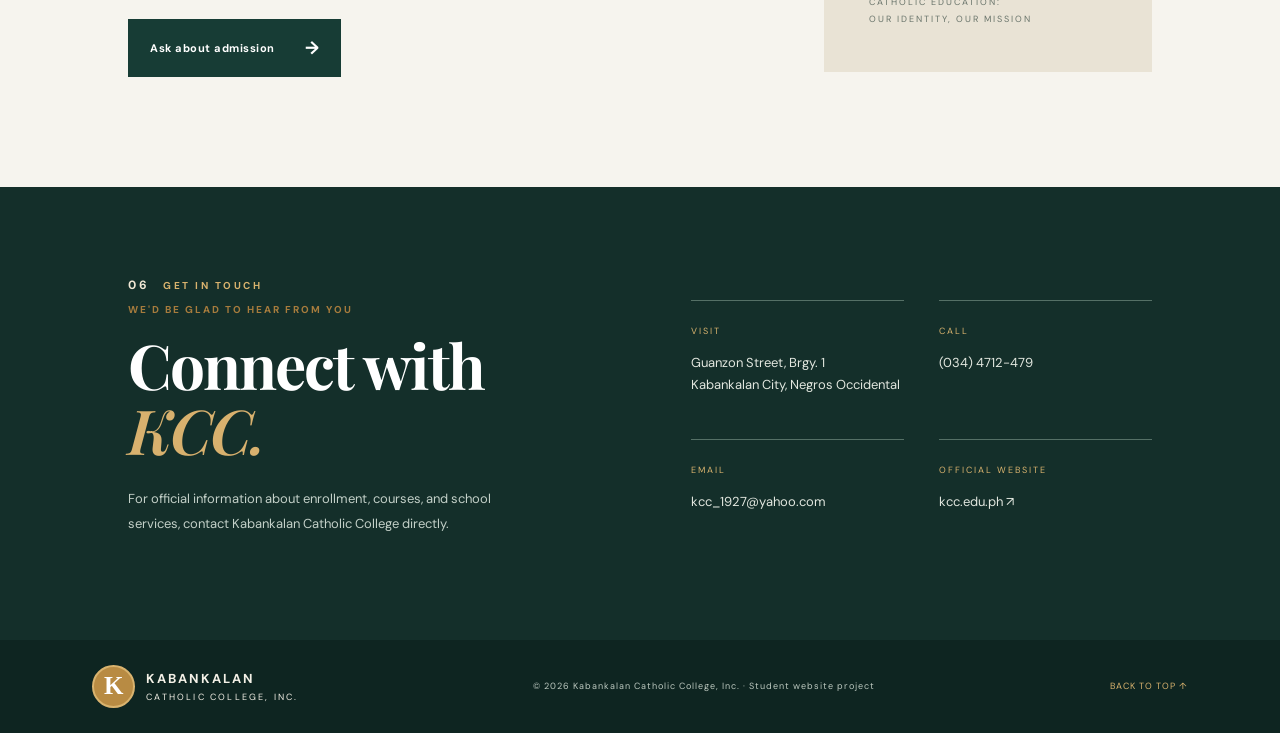
==== commit 8ec115d7: "update" ====
--- a/index.html
+++ b/index.html
@@ -25,7 +25,7 @@
     <p class="hero-copy">A Christ-centered learning community where knowledge grows, character is formed, and every student is encouraged to make a difference.</p>
     <div class="hero-actions"><a class="btn btn-gold" href="#programs">Explore Programs <span>→</span></a><a class="text-link" href="#about">Discover KCC <span>↗</span></a></div>
   </div>
-  <div class="hero-note"><b>EST. 1927</b><span>Nearly a century of Catholic education</span></div>
+  <div class="hero-note"><b>EST. 1927</b><span>Nearly a centurys of Catholic education</span></div>
   <div class="hero-scroll">SCROLL TO EXPLORE <span>↓</span></div>
 </section>
 <section class="intro section-wrap" id="about">
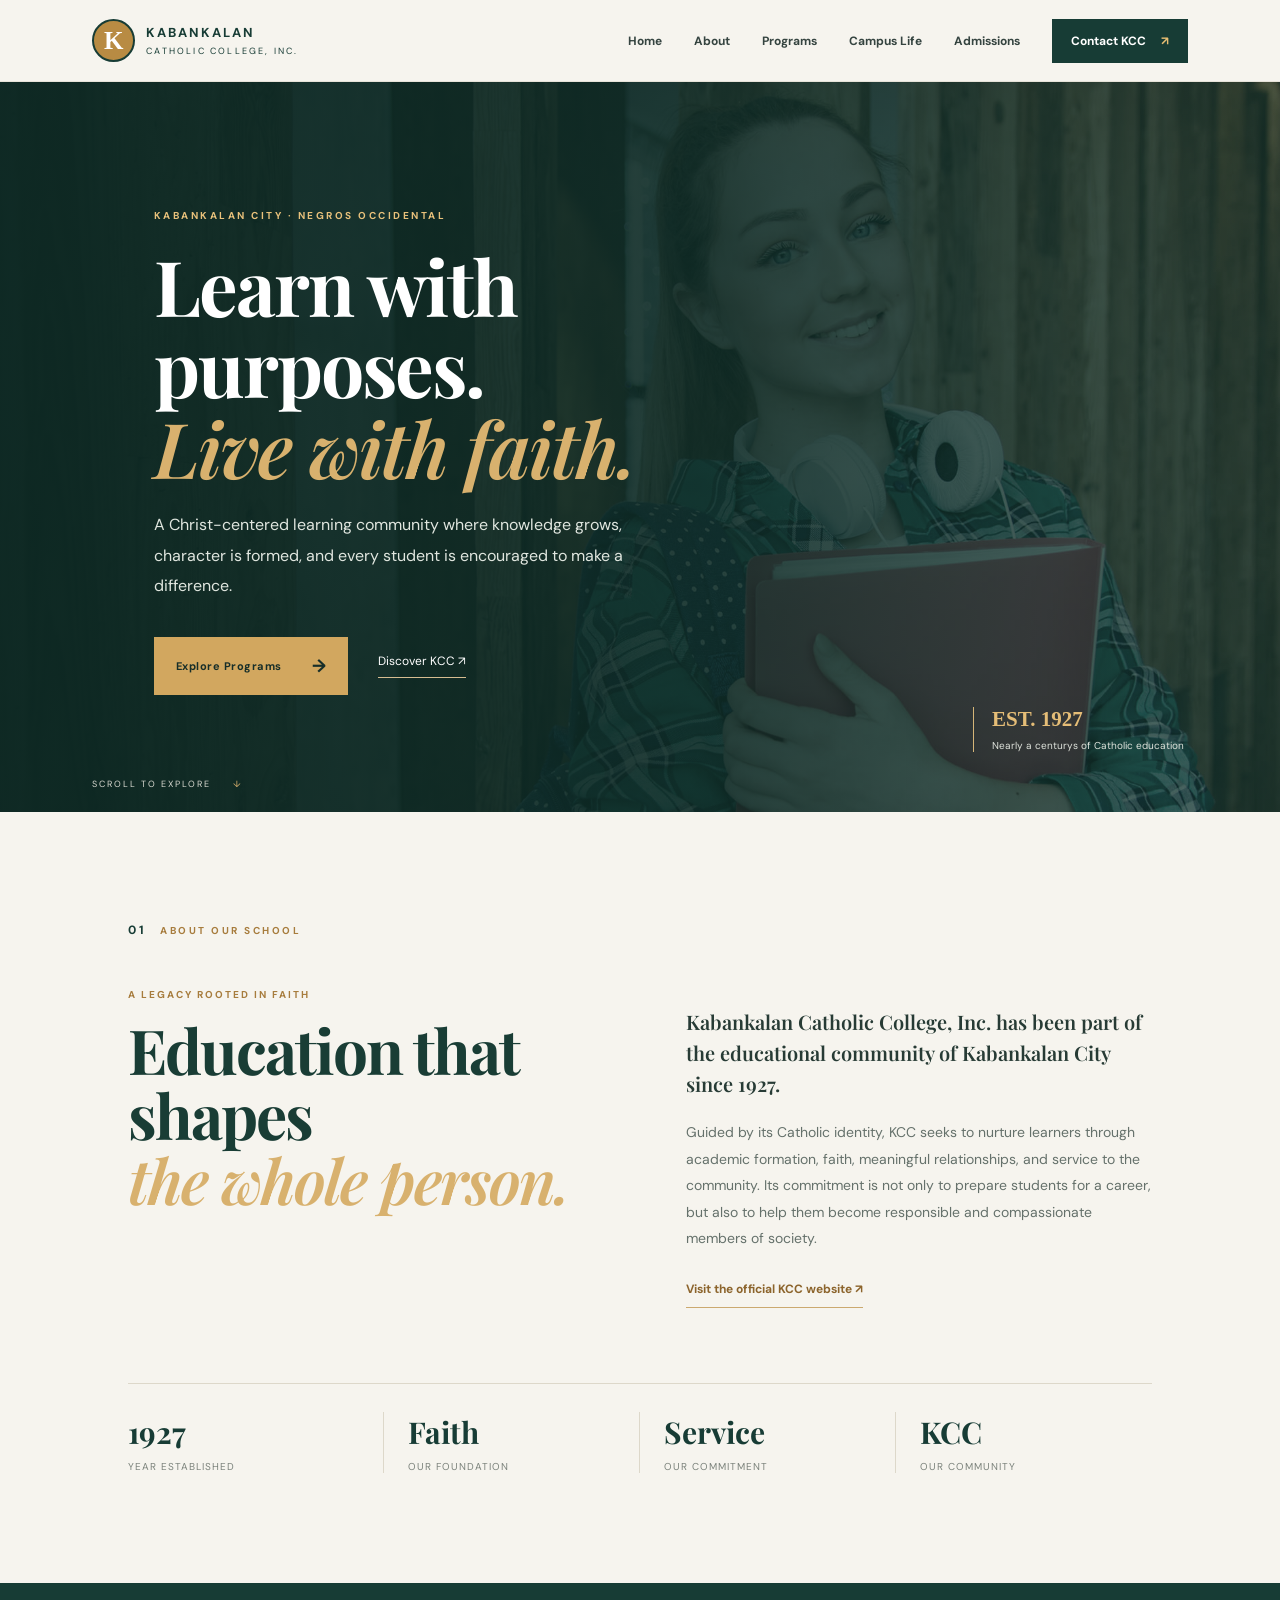
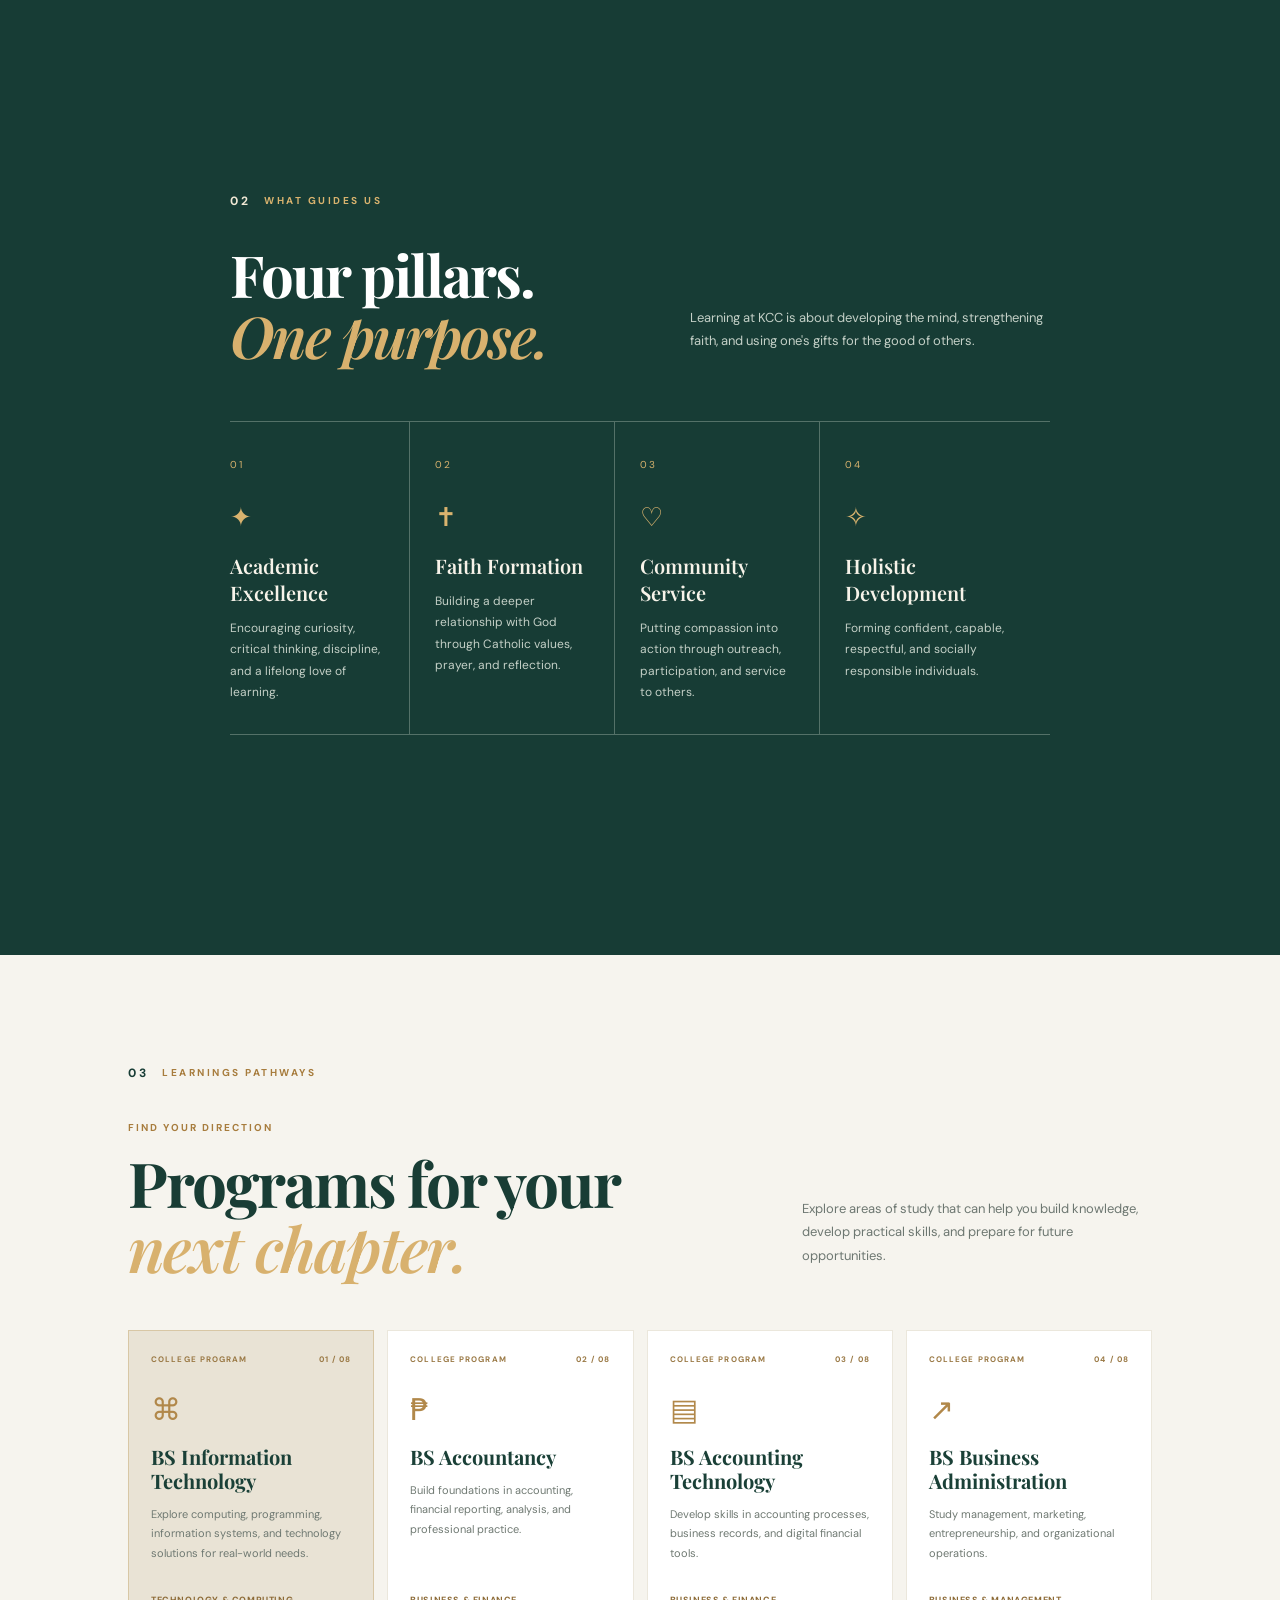
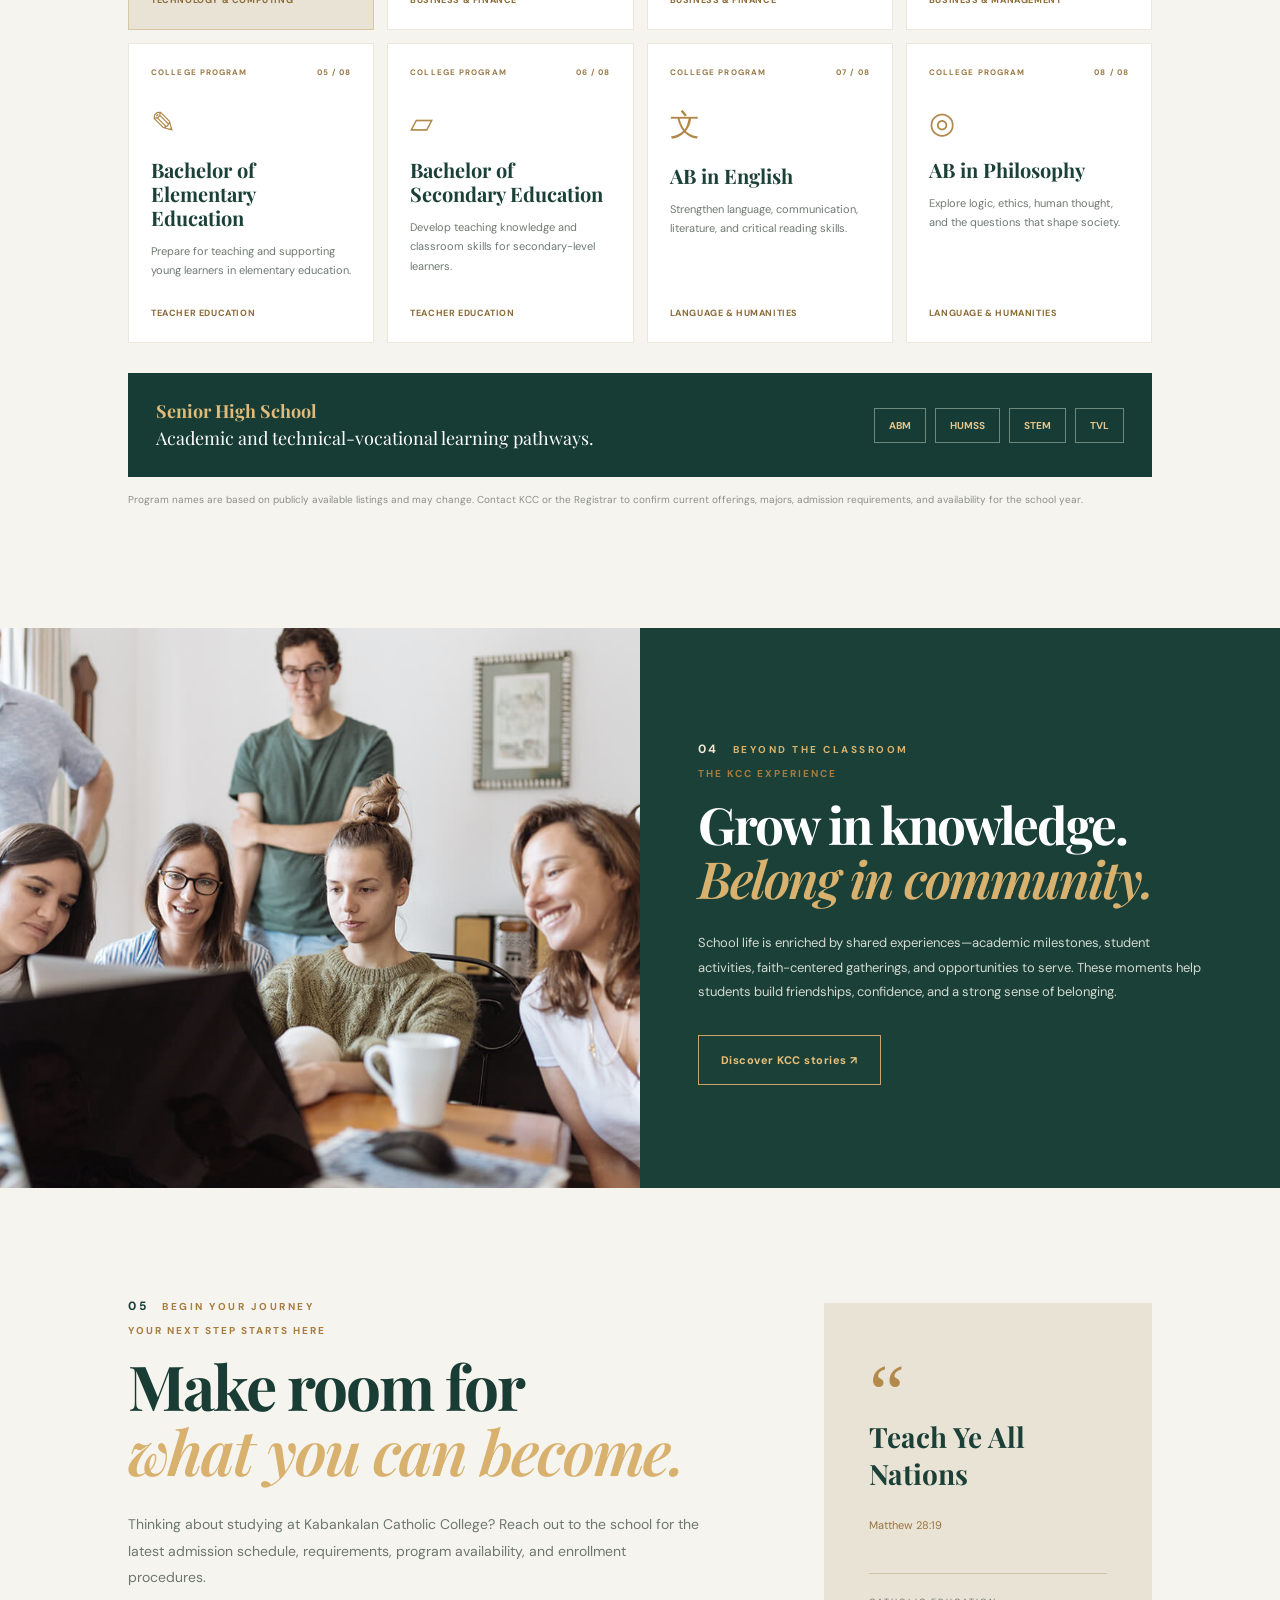
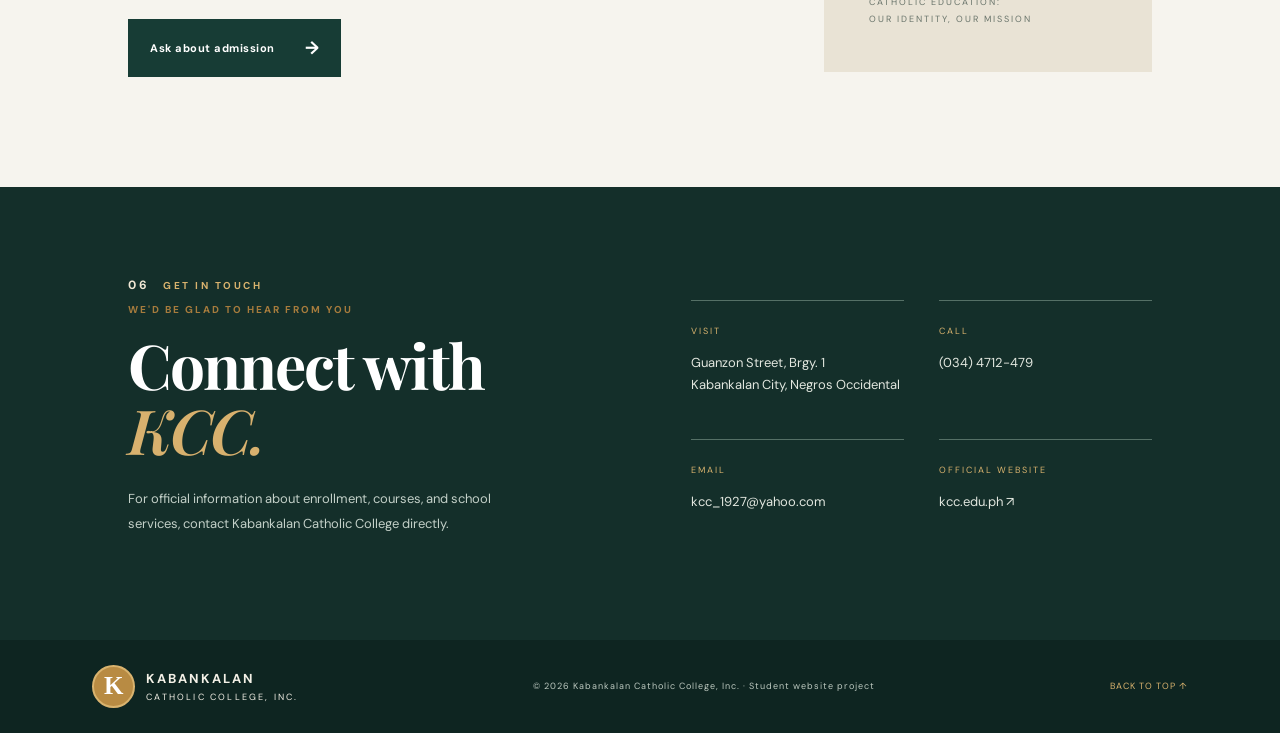
==== commit 414013a5: "update" ====
--- a/index.html
+++ b/index.html
@@ -48,7 +48,7 @@
   </div></div>
 </section>
 <section class="programs section-wrap" id="programs">
-  <div class="section-label"><span>03</span> LEARNING PATHWAYS</div>
+  <div class="section-label"><span>03</span> LEARNINGS PATHWAYS</div>
   <div class="programs-heading"><div><p class="kicker">Find your direction</p><h2>Programs for your<br><em>next chapter.</em></h2></div><p>Explore areas of study that can help you build knowledge, develop practical skills, and prepare for future opportunities.</p></div>
   <div class="program-grid">
     <article class="program-card featured"><div class="program-top"><span>COLLEGE PROGRAM</span><span>01 / 08</span></div><div class="program-symbol">⌘</div><h3>BS Information Technology</h3><p>Explore computing, programming, information systems, and technology solutions for real-world needs.</p><span class="program-tag">Technology & Computing</span></article>
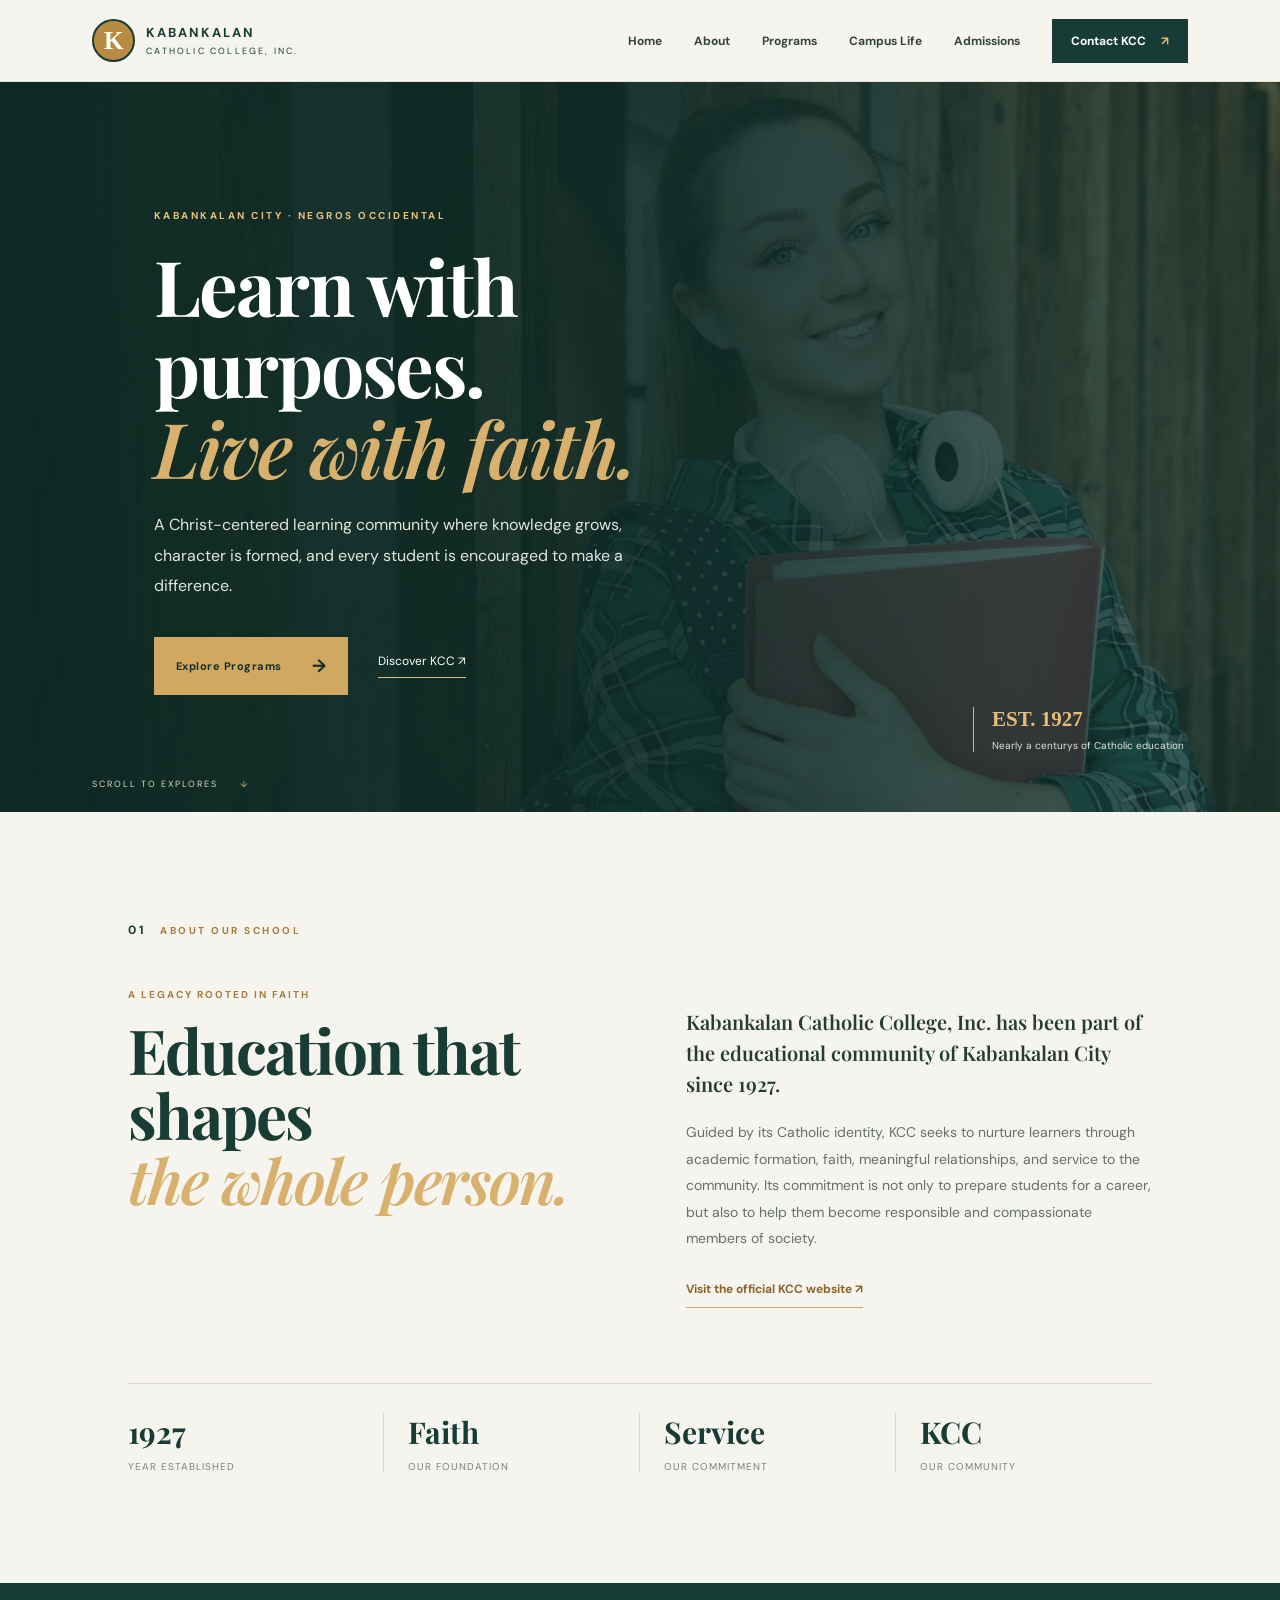
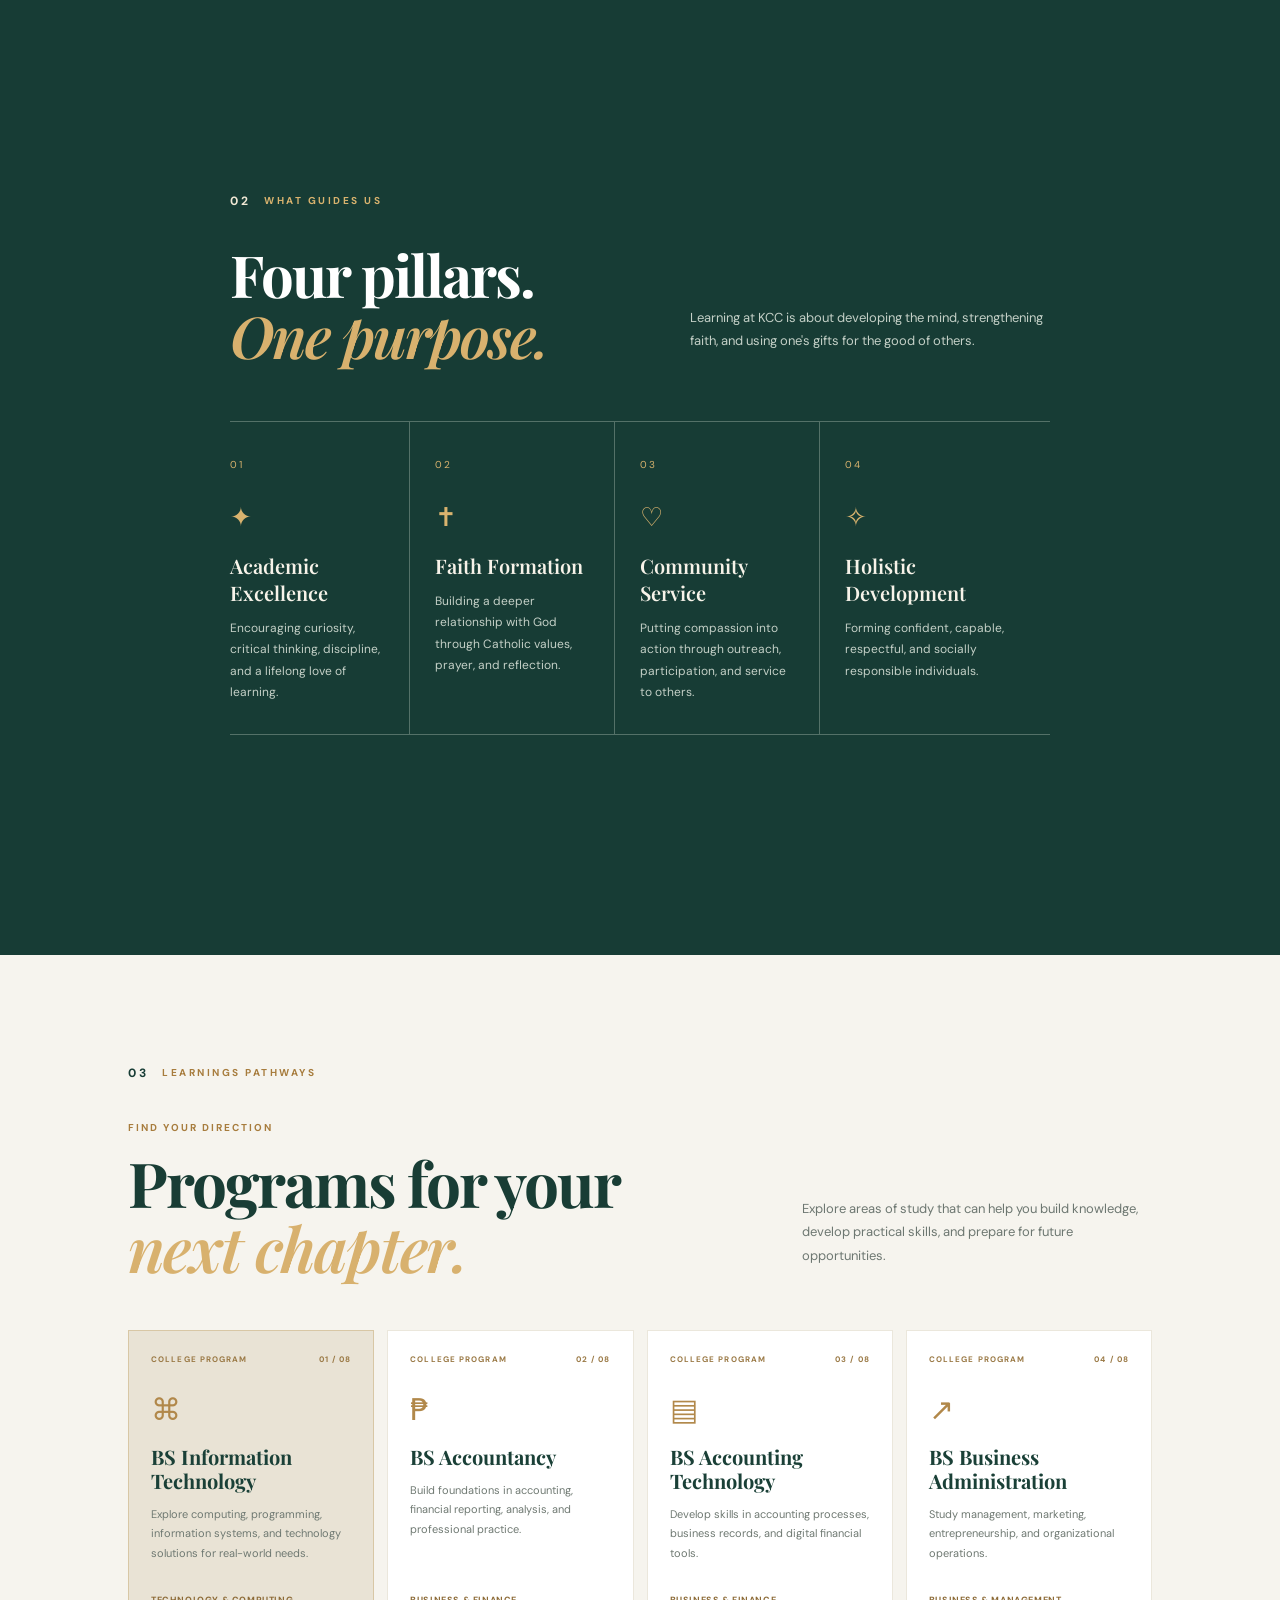
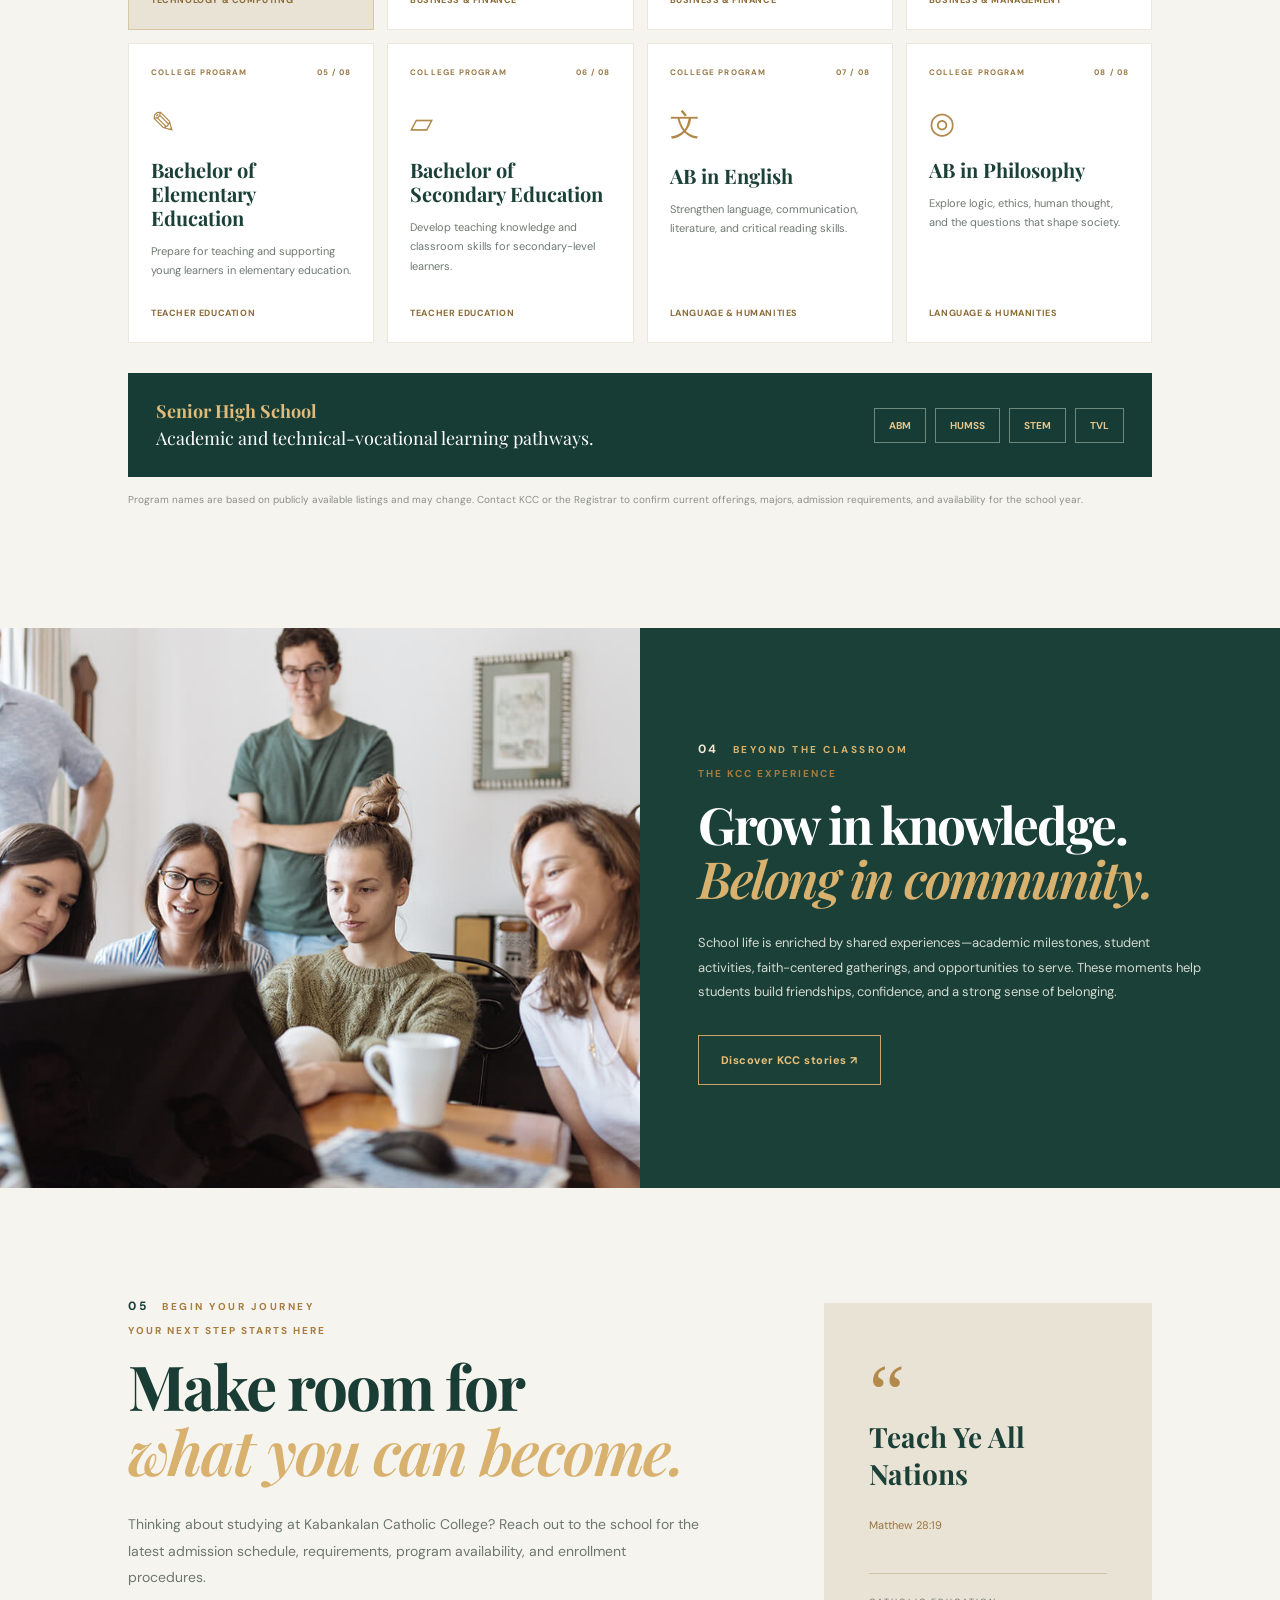
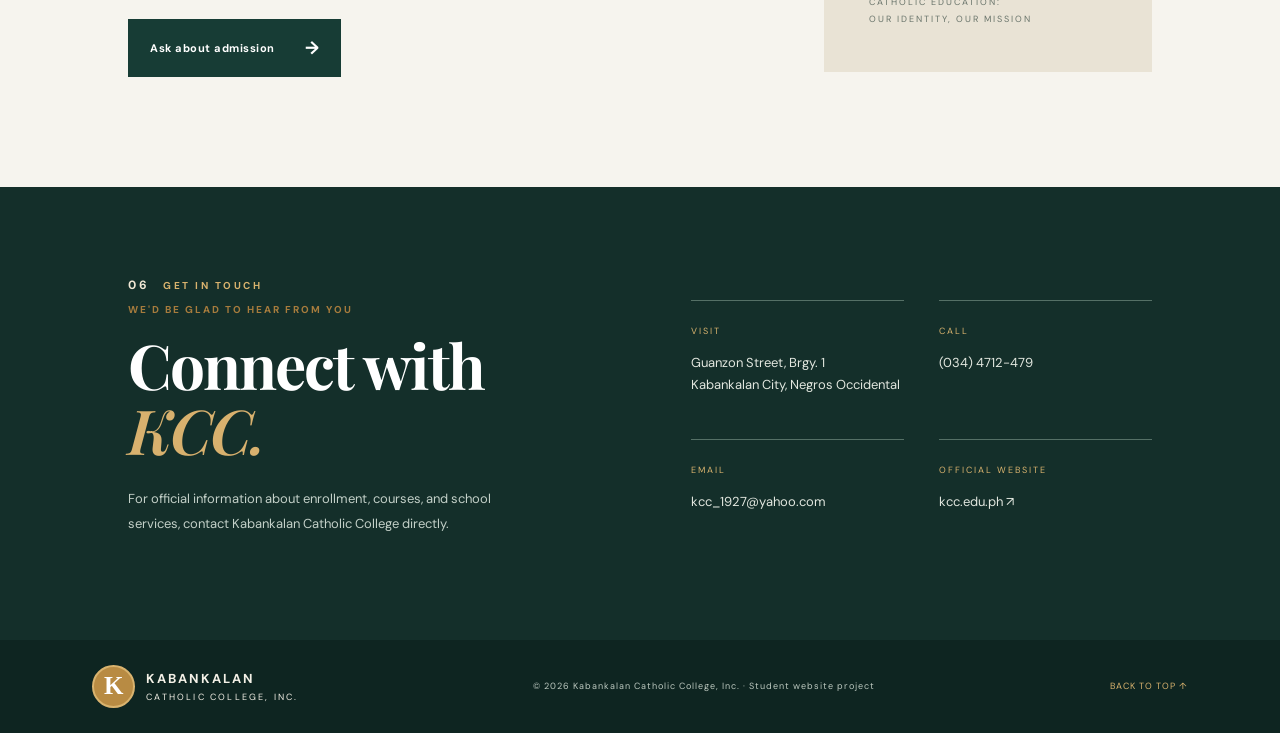
==== commit 216effc7: "update" ====
--- a/index.html
+++ b/index.html
@@ -26,7 +26,7 @@
     <div class="hero-actions"><a class="btn btn-gold" href="#programs">Explore Programs <span>→</span></a><a class="text-link" href="#about">Discover KCC <span>↗</span></a></div>
   </div>
   <div class="hero-note"><b>EST. 1927</b><span>Nearly a centurys of Catholic education</span></div>
-  <div class="hero-scroll">SCROLL TO EXPLORE <span>↓</span></div>
+  <div class="hero-scroll">SCROLL TO EXPLORES <span>↓</span></div>
 </section>
 <section class="intro section-wrap" id="about">
   <div class="section-label"><span>01</span> ABOUT OUR SCHOOL</div>
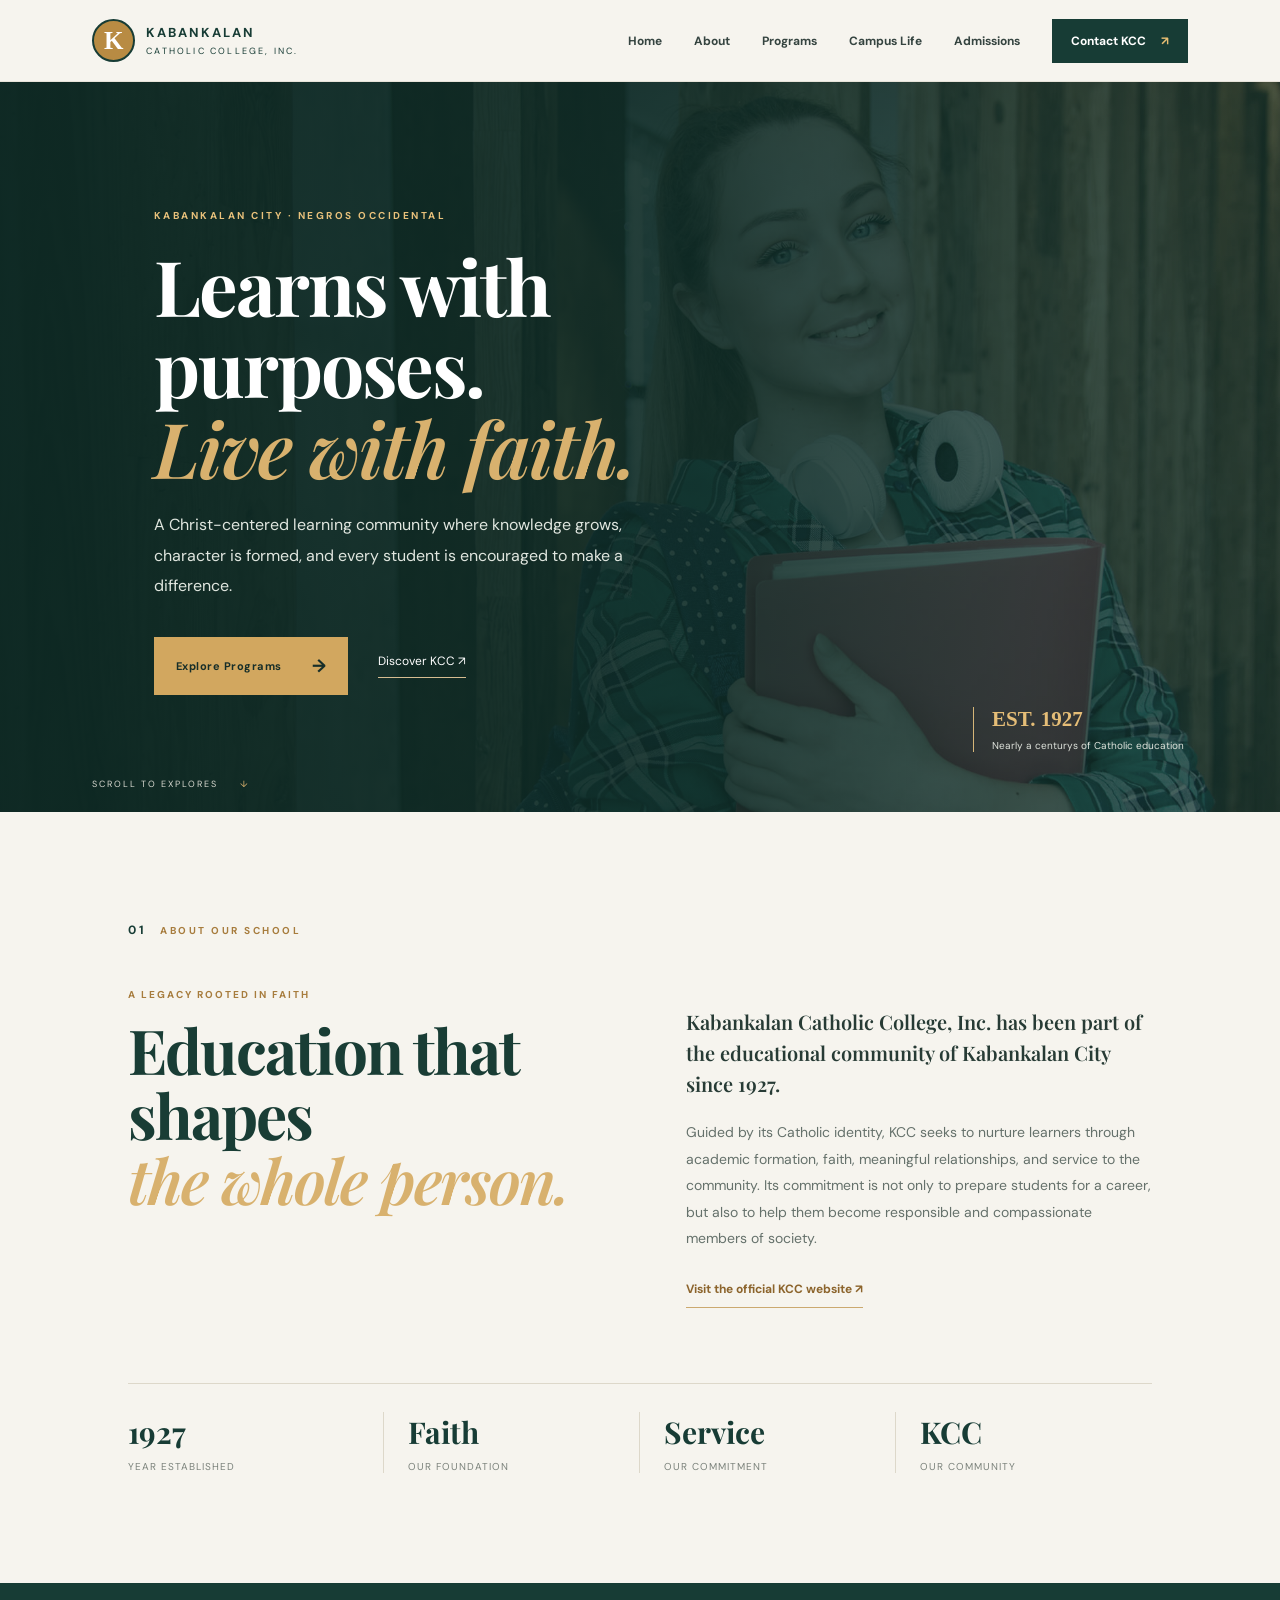
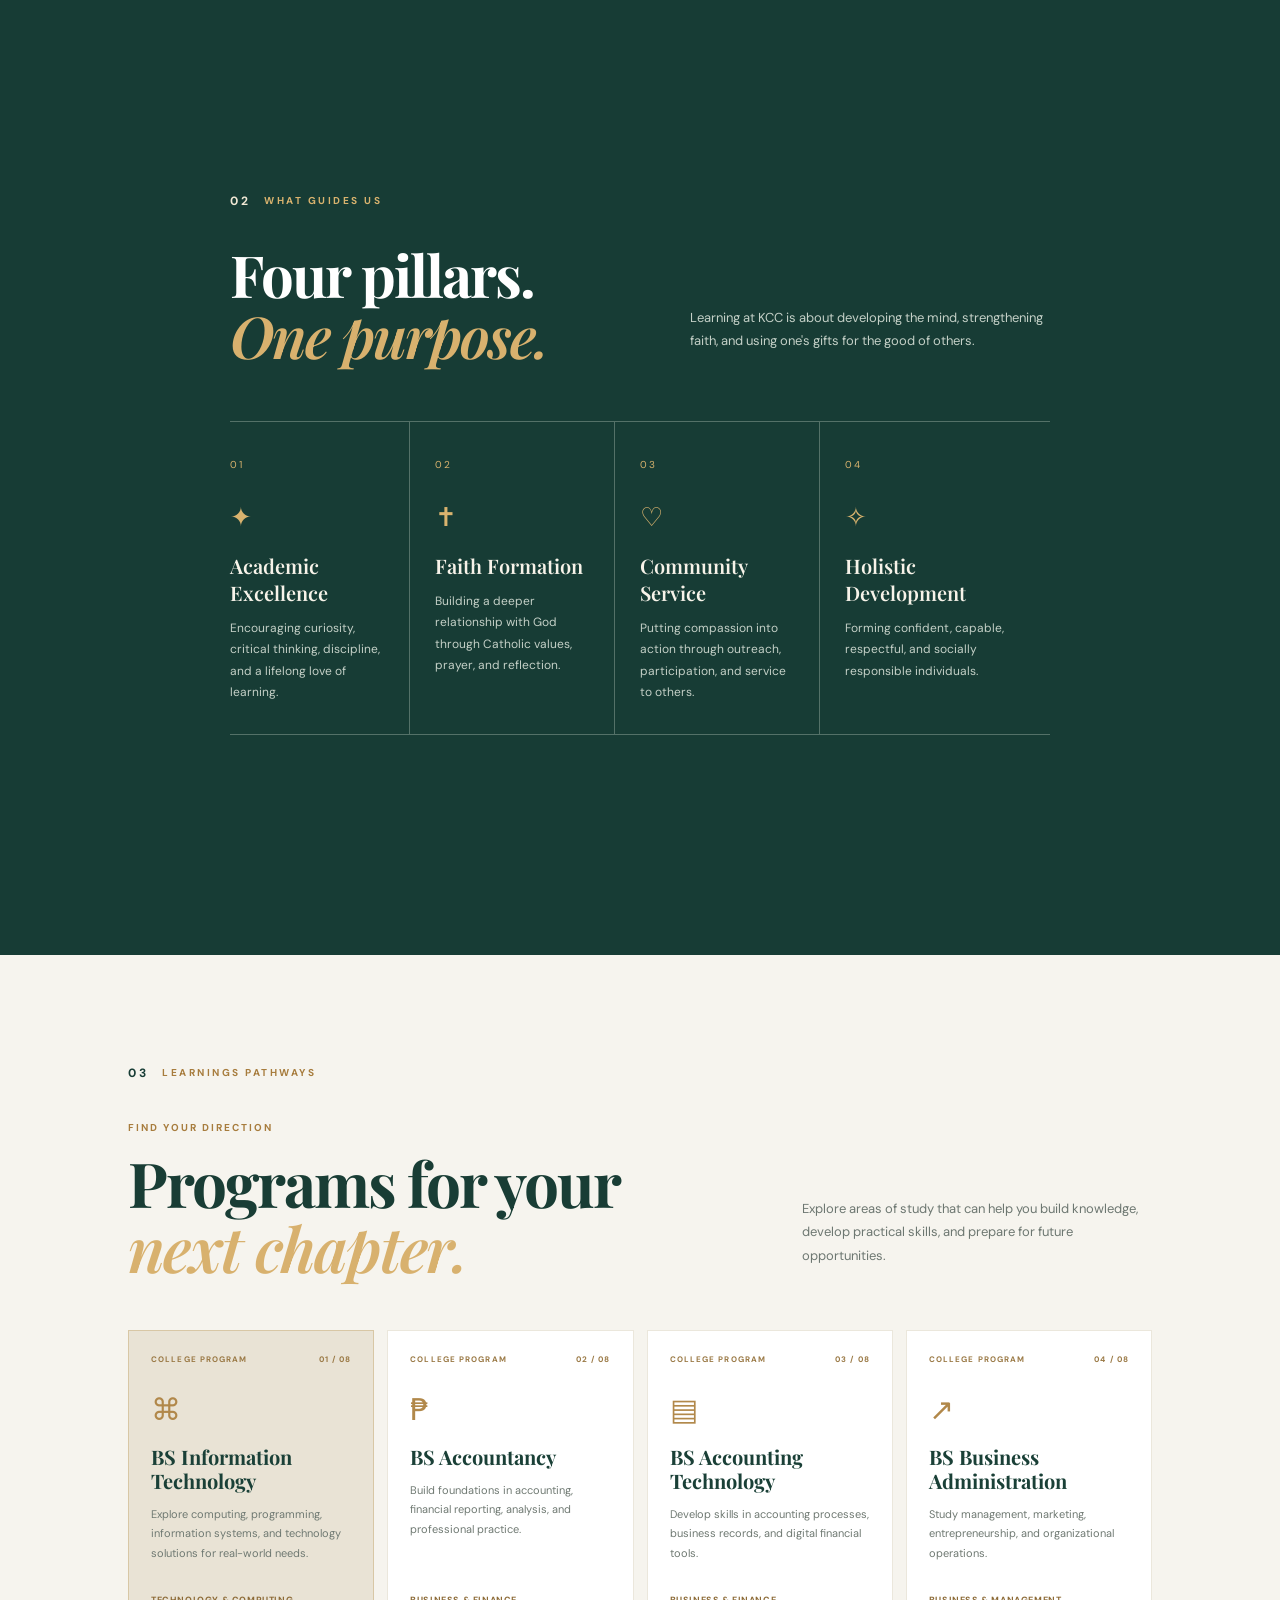
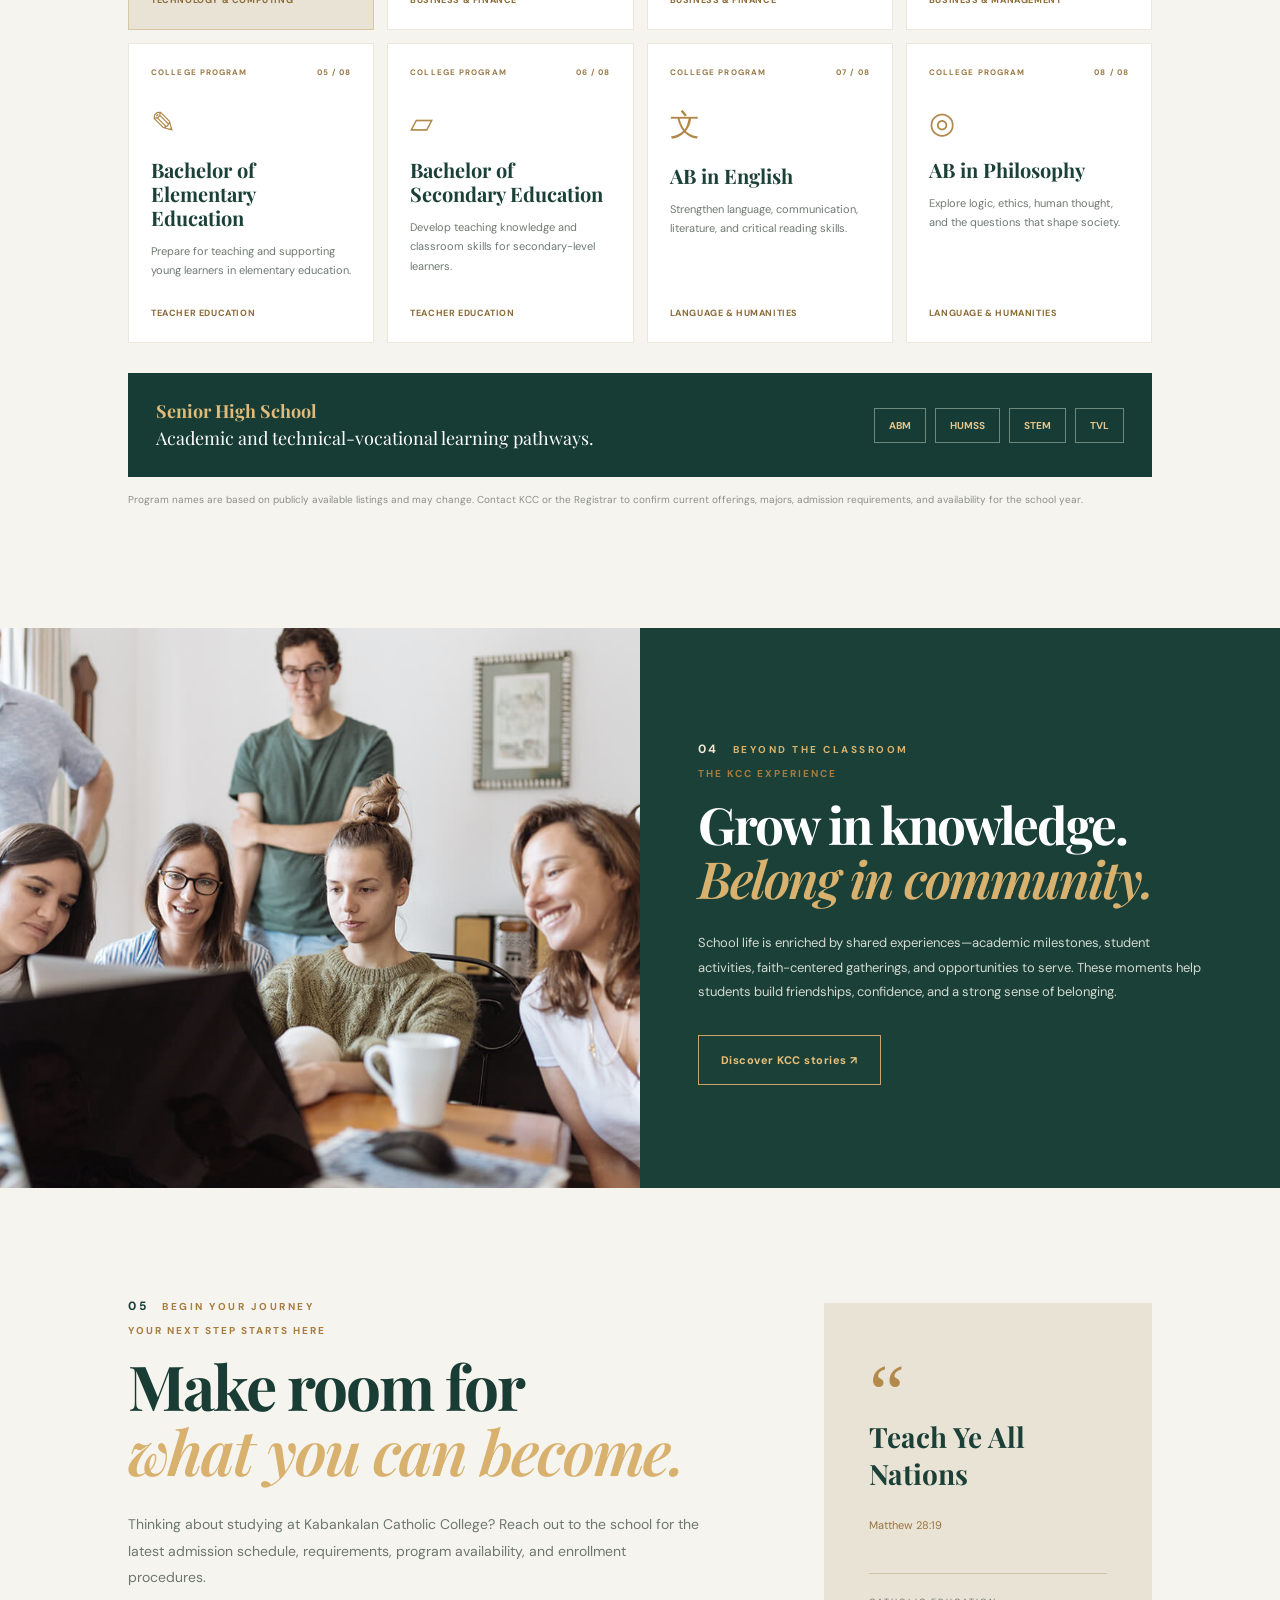
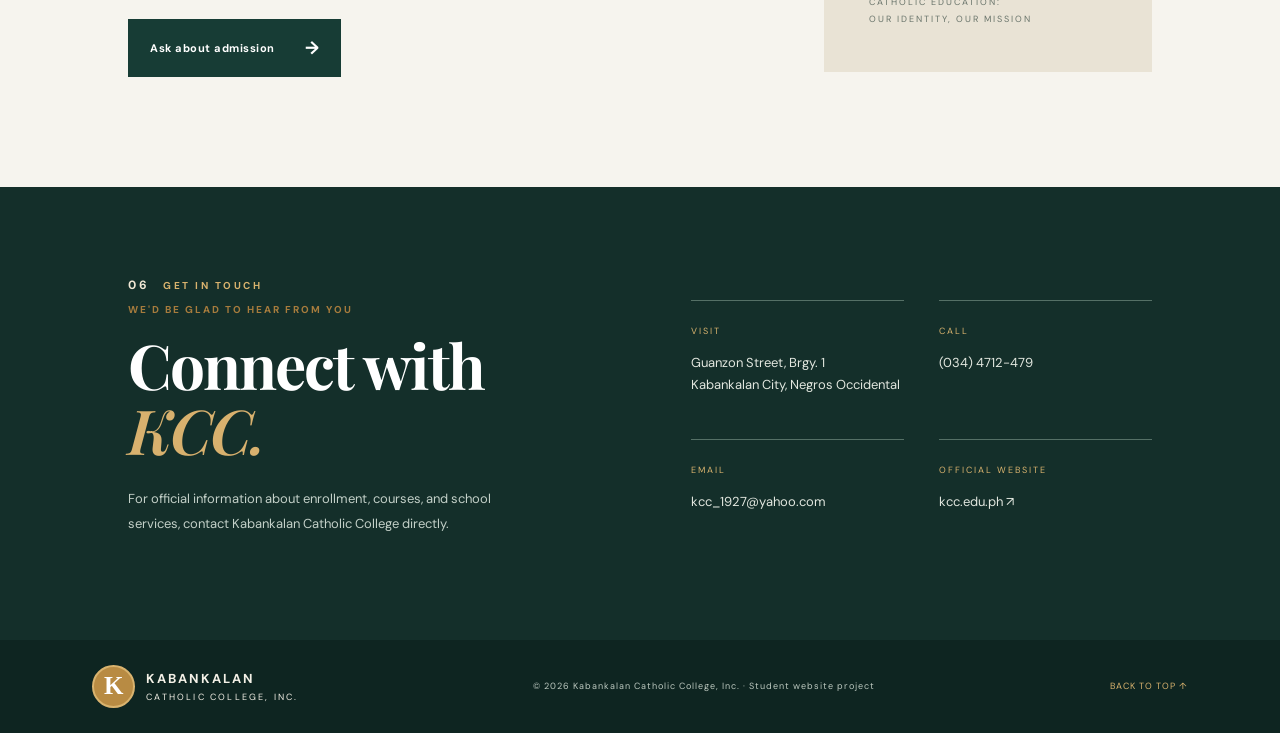
==== commit 37d37eb9: "update" ====
--- a/index.html
+++ b/index.html
@@ -21,7 +21,7 @@
   <div class="hero-image"></div><div class="hero-shade"></div>
   <div class="hero-content">
     <p class="eyebrow light">KABANKALAN CITY · NEGROS OCCIDENTAL</p>
-    <h1>Learn with purposes.<br><em>Live with faith.</em></h1>
+    <h1>Learns with purposes.<br><em>Live with faith.</em></h1>
     <p class="hero-copy">A Christ-centered learning community where knowledge grows, character is formed, and every student is encouraged to make a difference.</p>
     <div class="hero-actions"><a class="btn btn-gold" href="#programs">Explore Programs <span>→</span></a><a class="text-link" href="#about">Discover KCC <span>↗</span></a></div>
   </div>
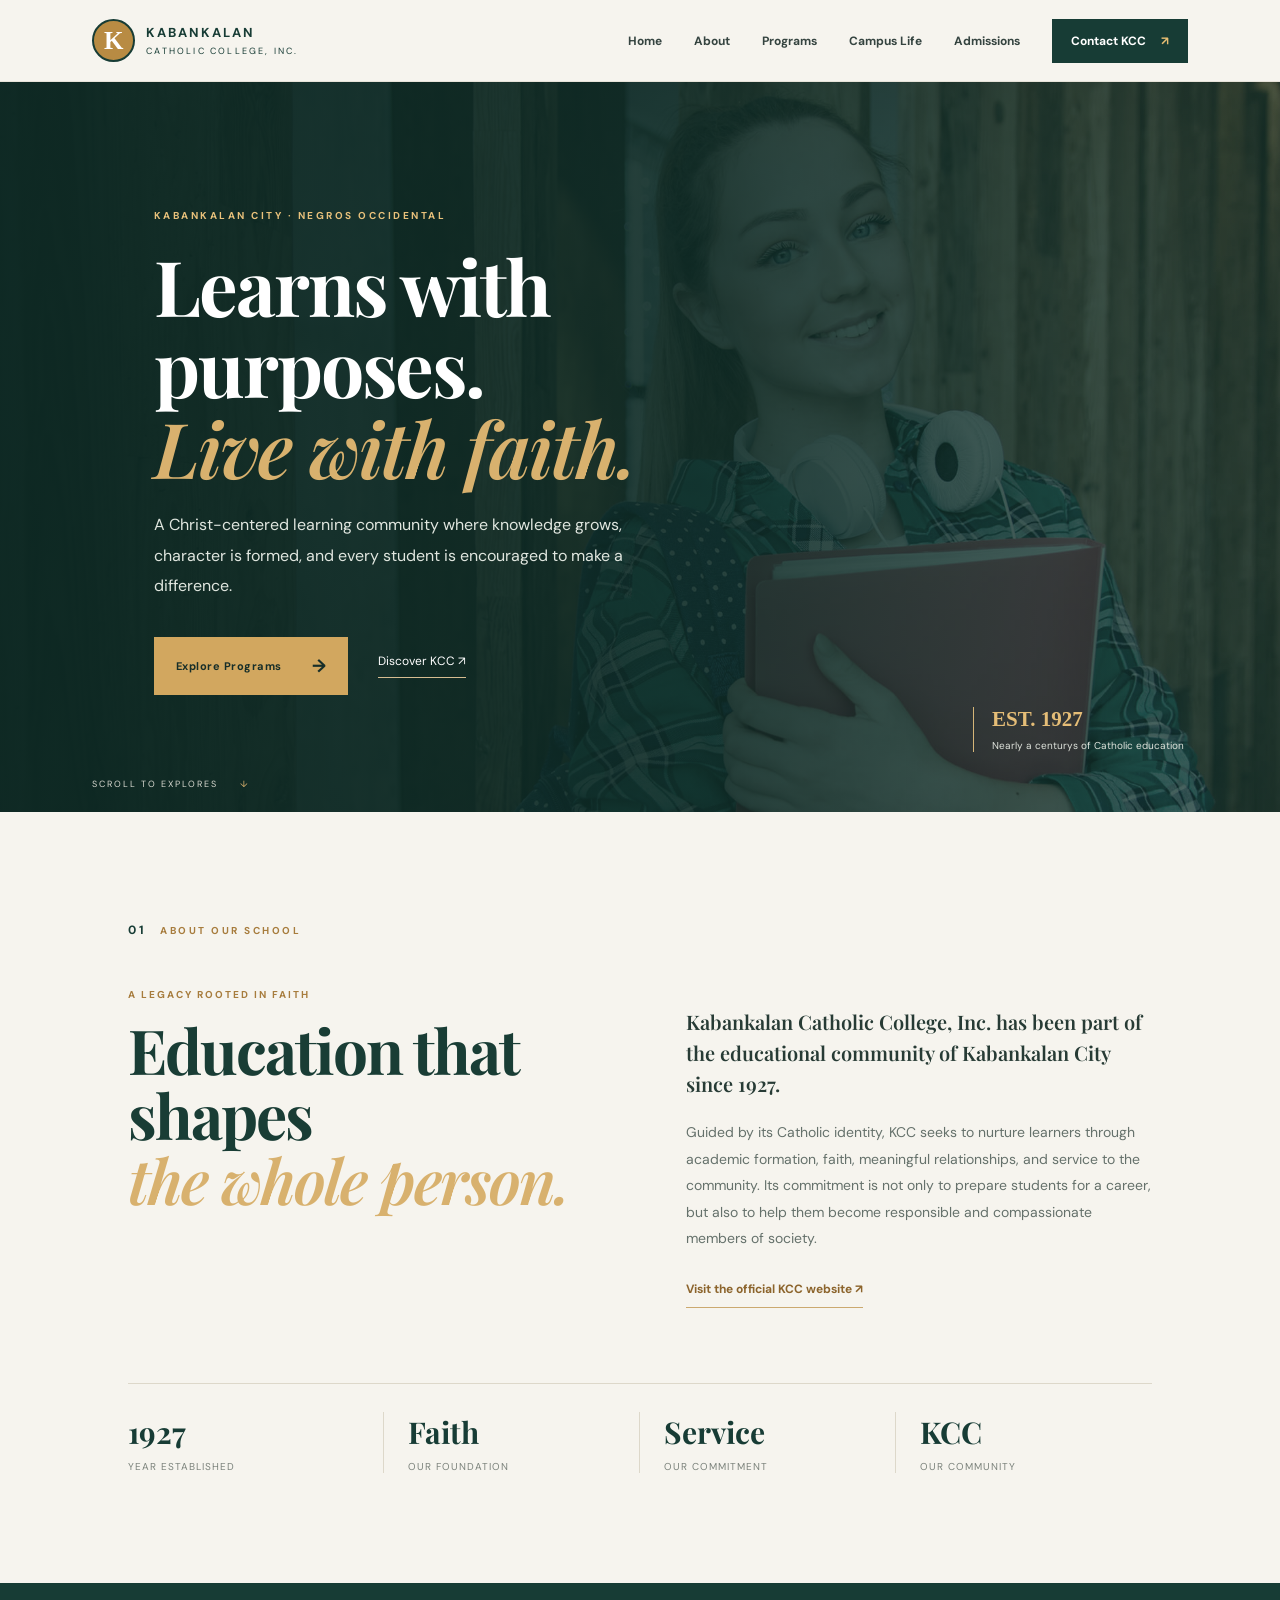
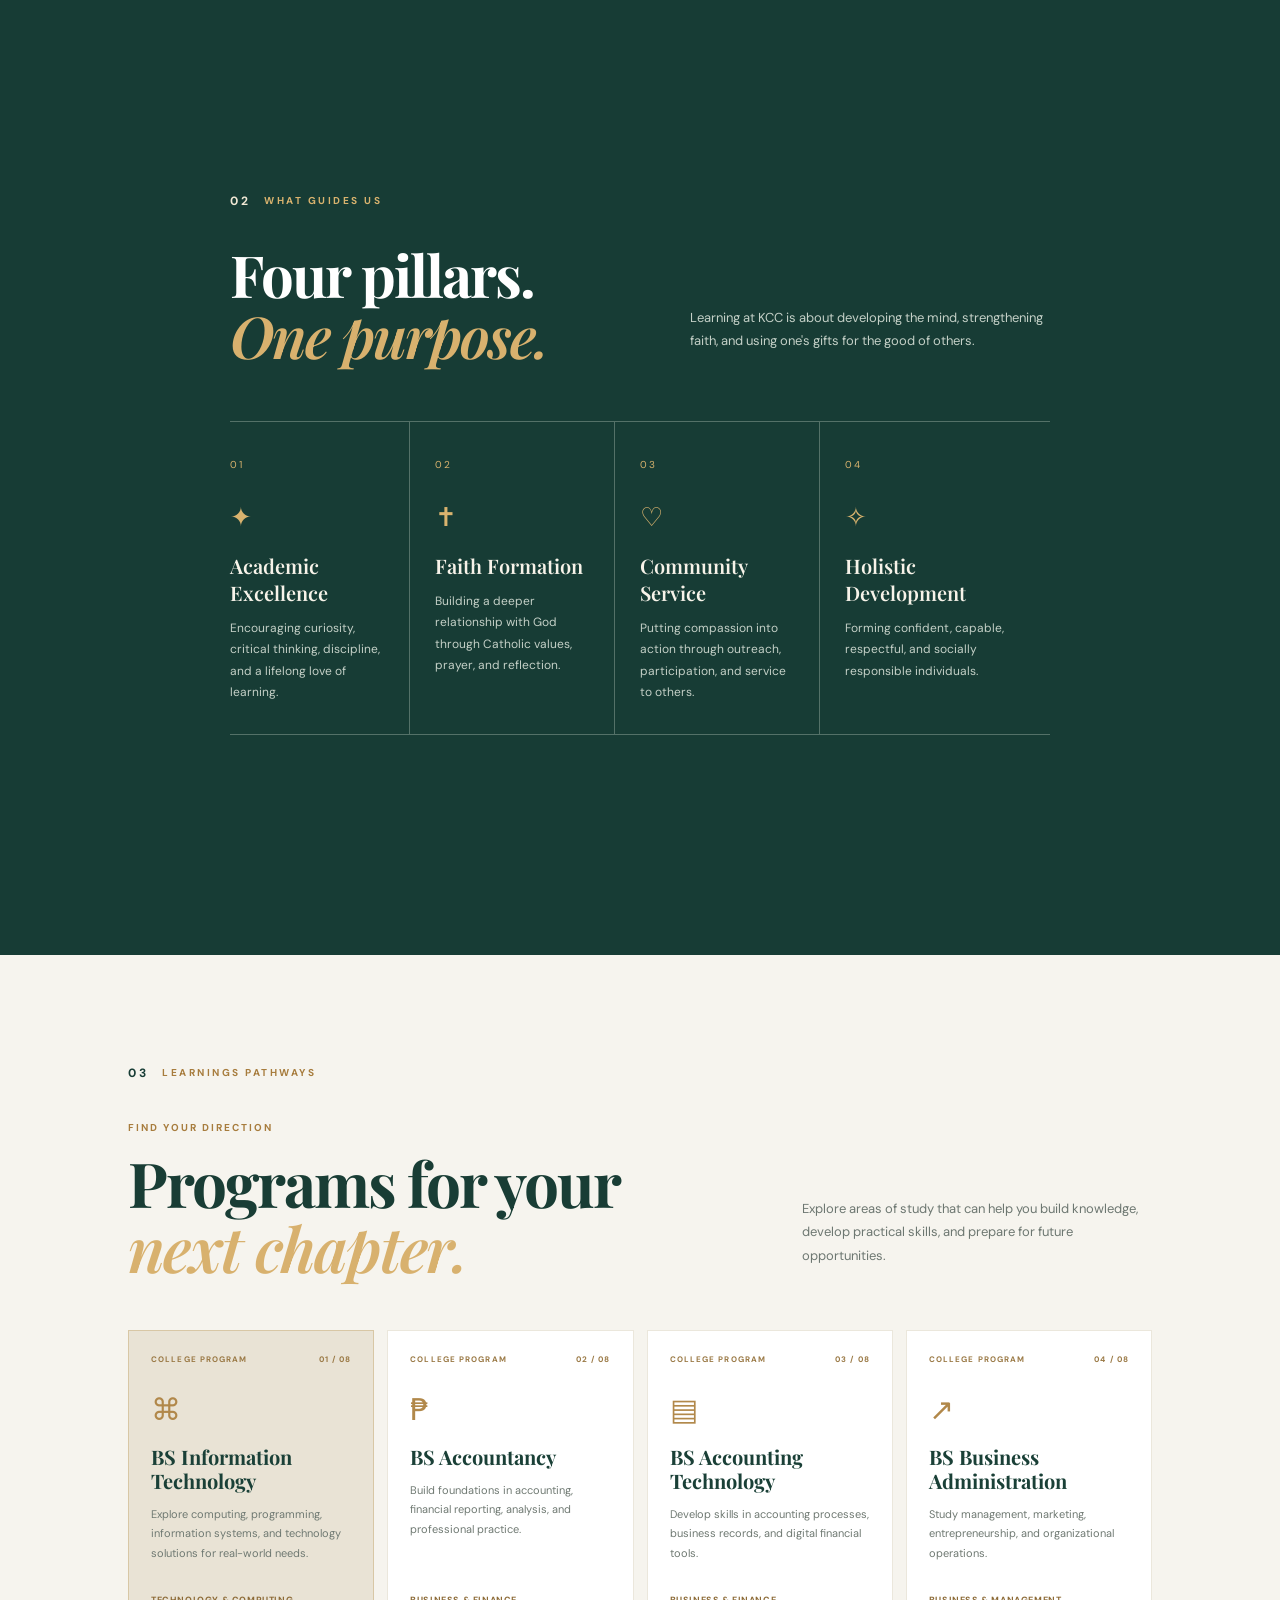
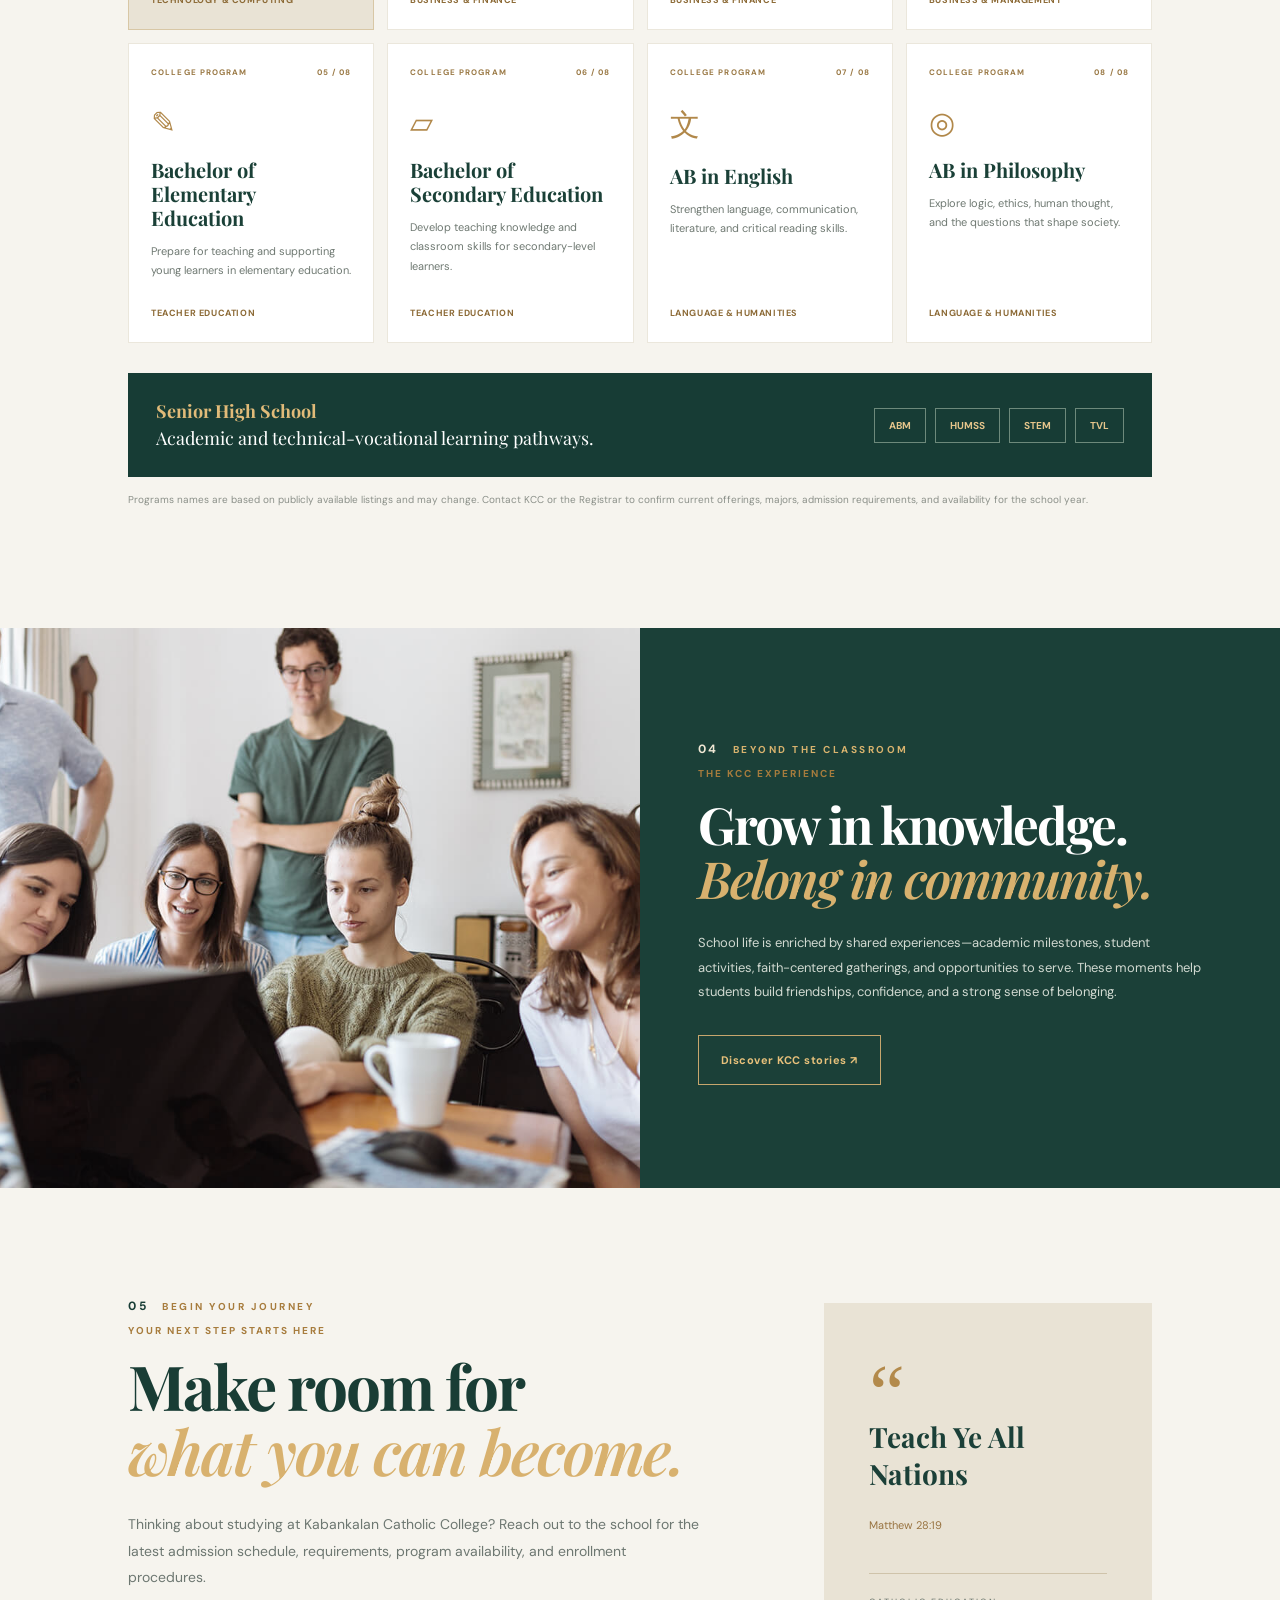
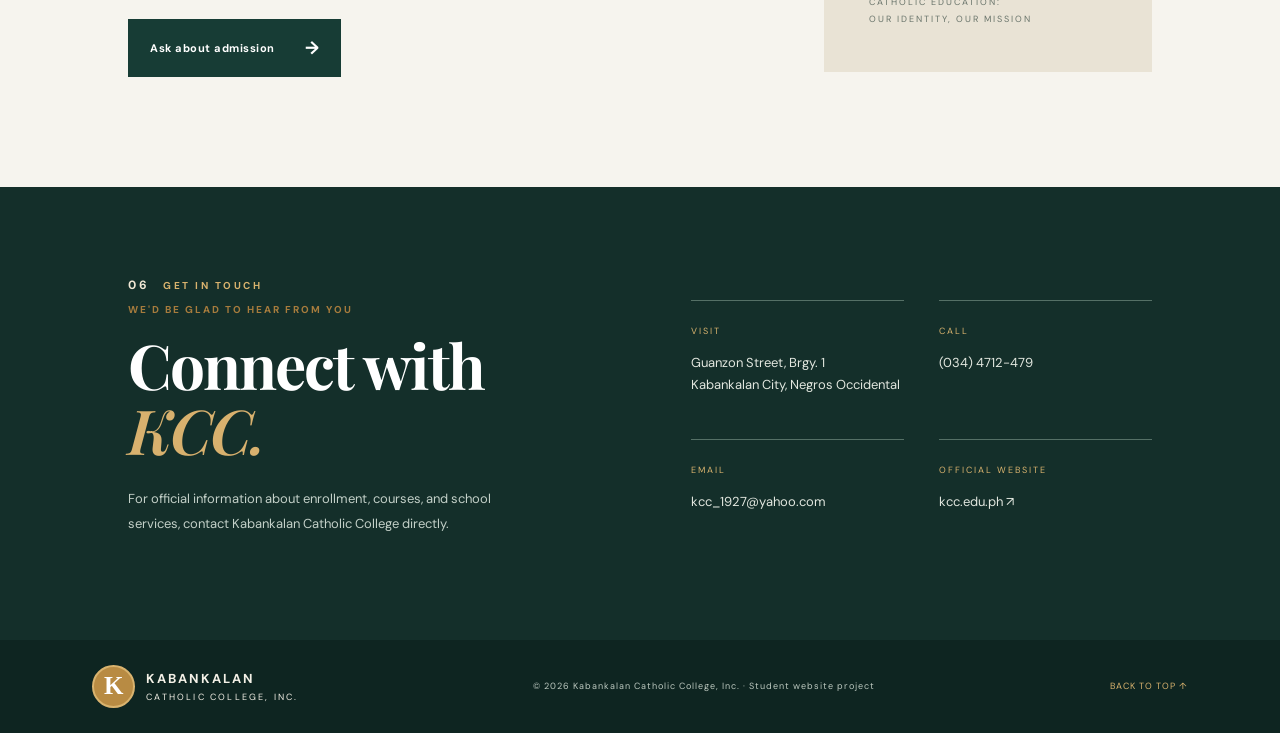
==== commit 8c0a2bb7: "update" ====
--- a/index.html
+++ b/index.html
@@ -61,7 +61,7 @@
     <article class="program-card"><div class="program-top"><span>COLLEGE PROGRAM</span><span>08 / 08</span></div><div class="program-symbol">◎</div><h3>AB in Philosophy</h3><p>Explore logic, ethics, human thought, and the questions that shape society.</p><span class="program-tag">Language & Humanities</span></article>
   </div>
   <div class="program-foot"><p><b>Senior High School</b><br>Academic and technical-vocational learning pathways.</p><div class="strand-list"><span>ABM</span><span>HUMSS</span><span>STEM</span><span>TVL</span></div></div>
-  <p class="disclaimer">Program names are based on publicly available listings and may change. Contact KCC or the Registrar to confirm current offerings, majors, admission requirements, and availability for the school year.</p>
+  <p class="disclaimer">Programs names are based on publicly available listings and may change. Contact KCC or the Registrar to confirm current offerings, majors, admission requirements, and availability for the school year.</p>
 </section>
 <section class="campus" id="campus">
   <div class="campus-photo"></div><div class="campus-content"><div class="section-label light-label"><span>04</span> BEYOND THE CLASSROOM</div><p class="kicker">The KCC experience</p><h2>Grow in knowledge.<br><em>Belong in community.</em></h2><p>School life is enriched by shared experiences—academic milestones, student activities, faith-centered gatherings, and opportunities to serve. These moments help students build friendships, confidence, and a strong sense of belonging.</p><a class="btn btn-outline" href="https://kcc.edu.ph/" target="_blank" rel="noopener">Discover KCC stories ↗</a></div>
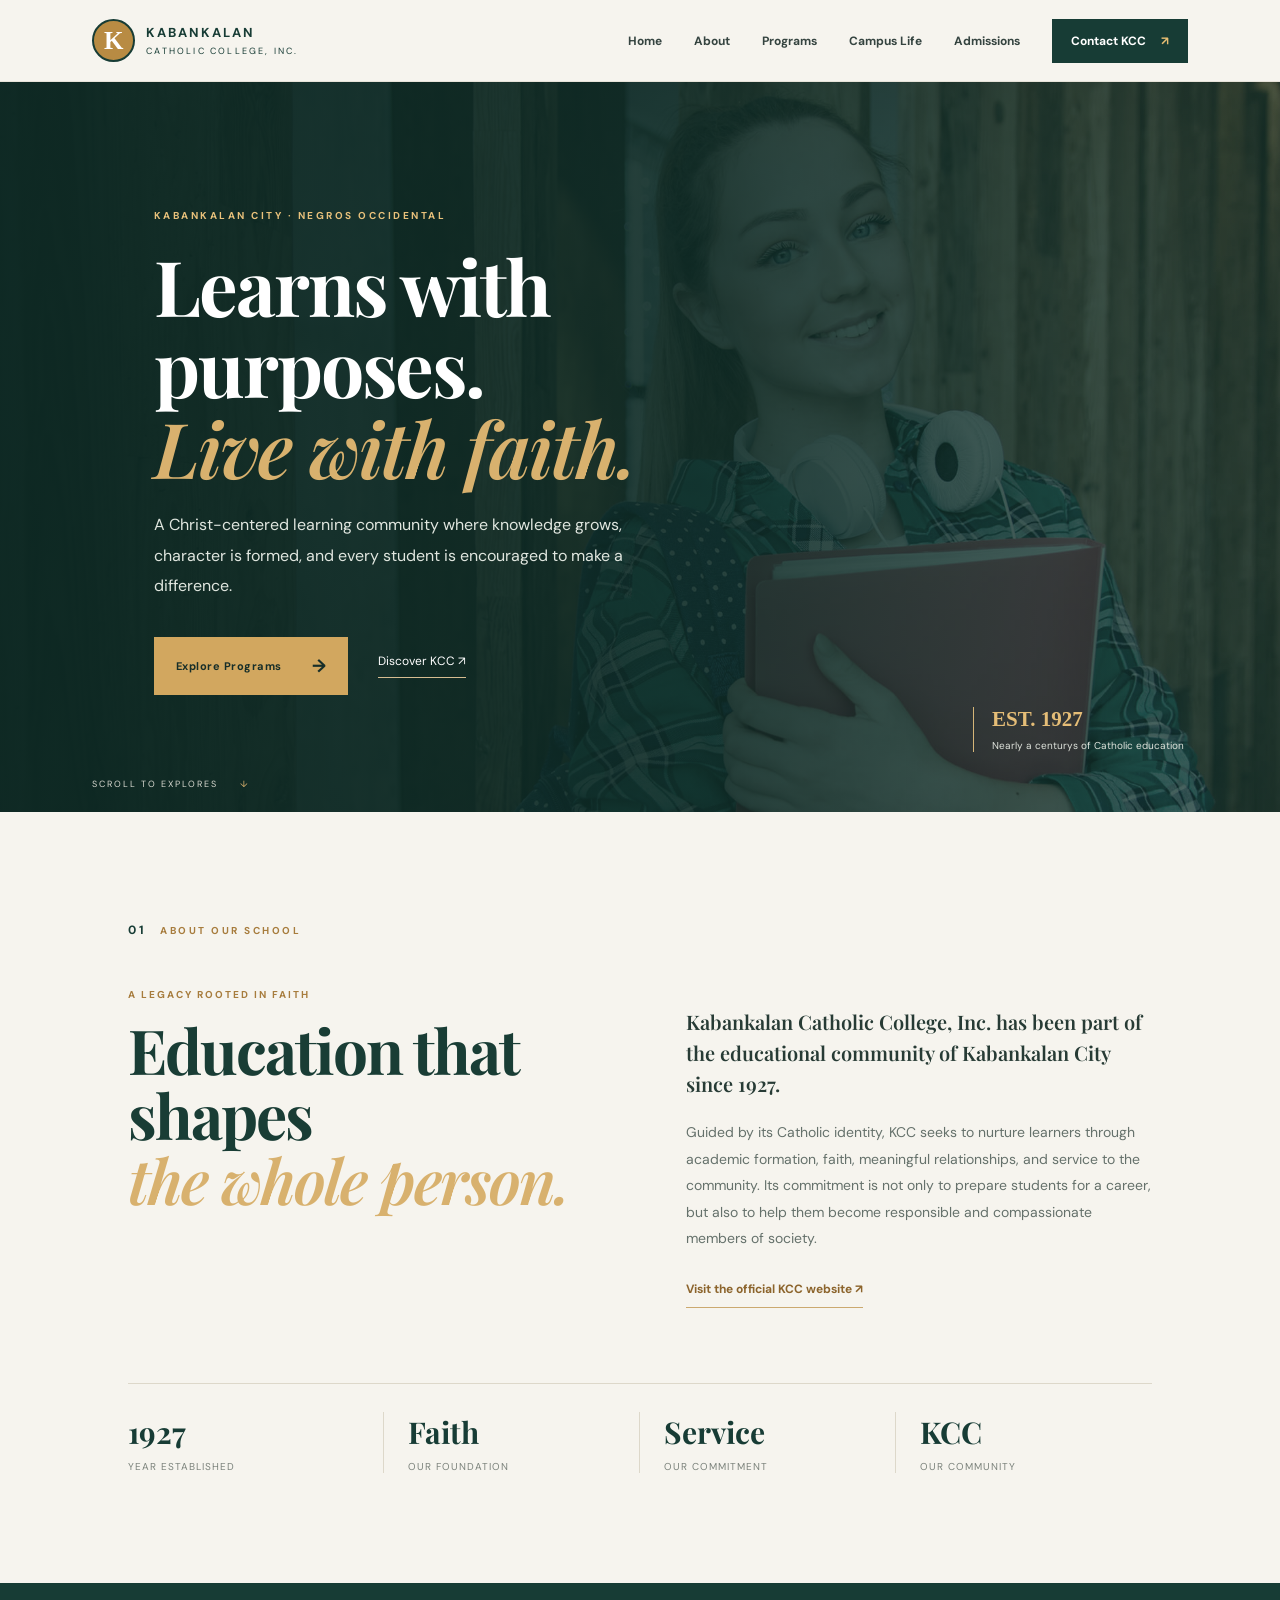
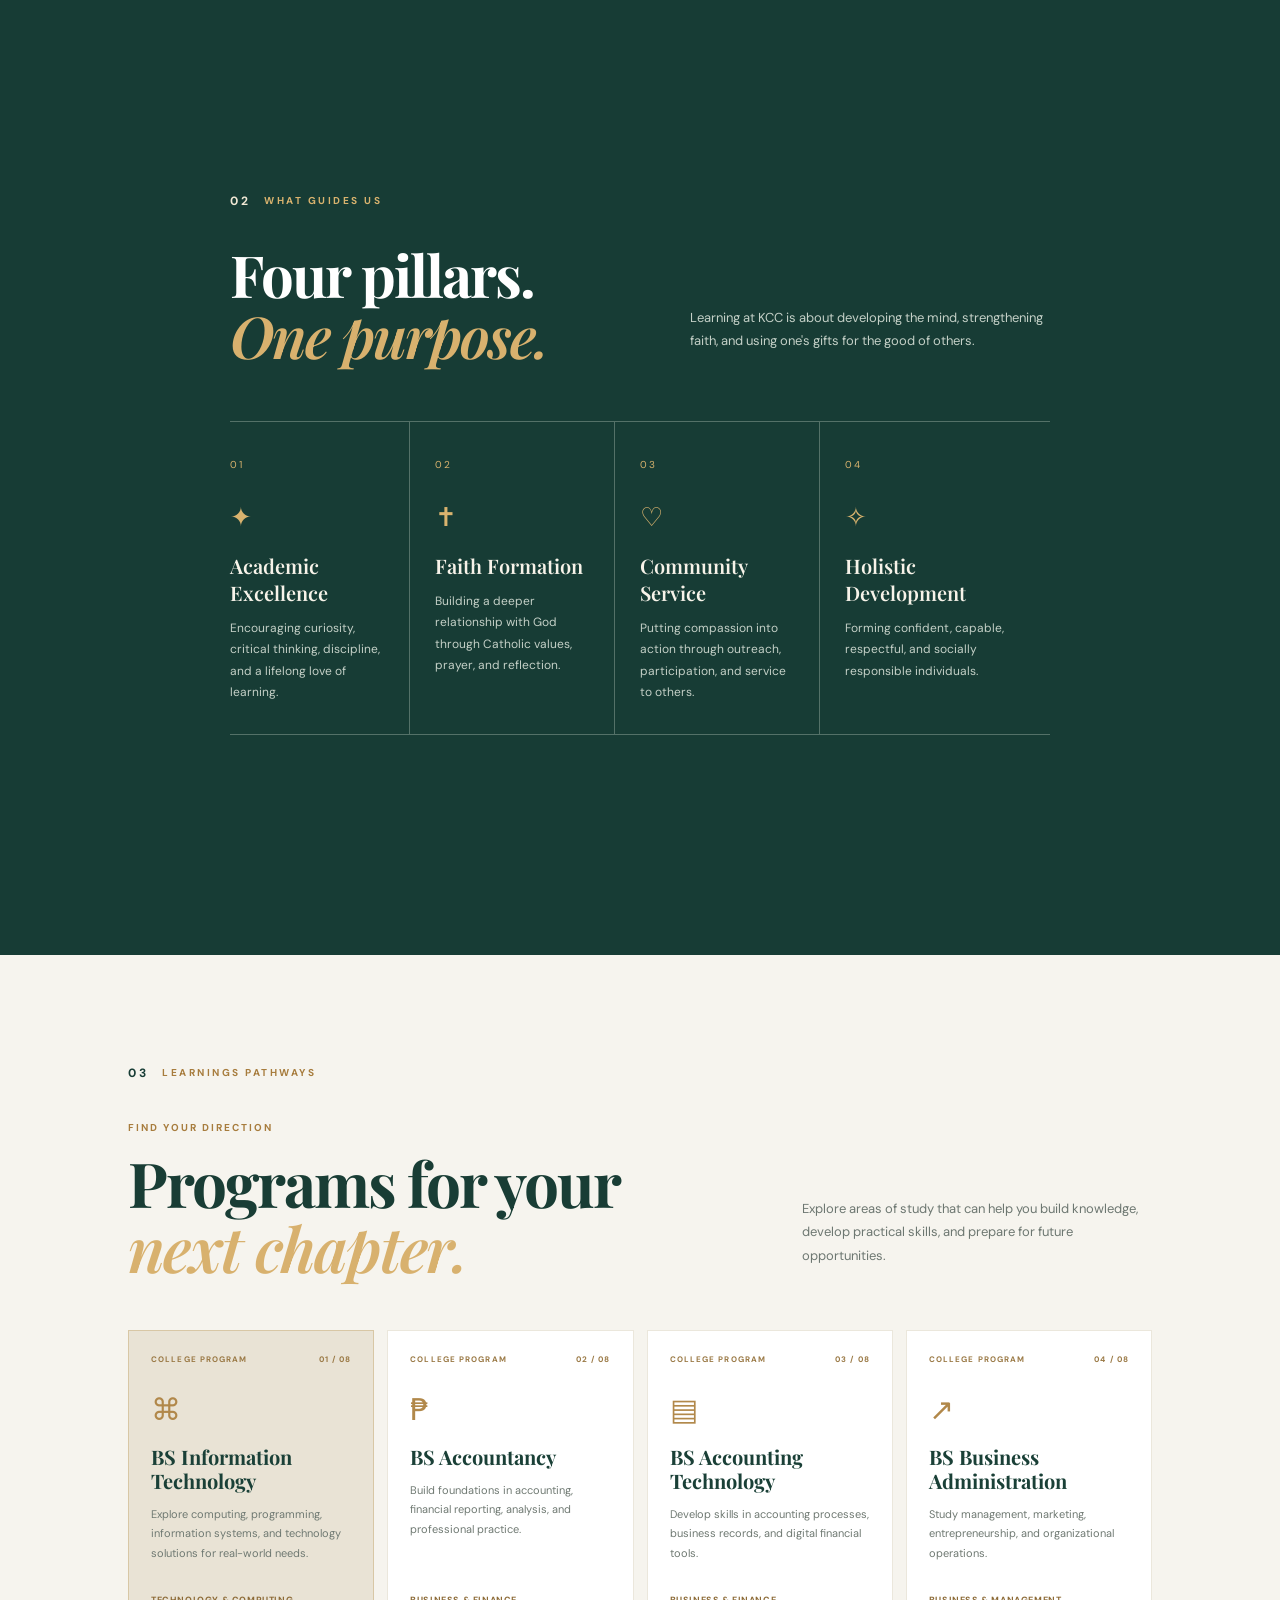
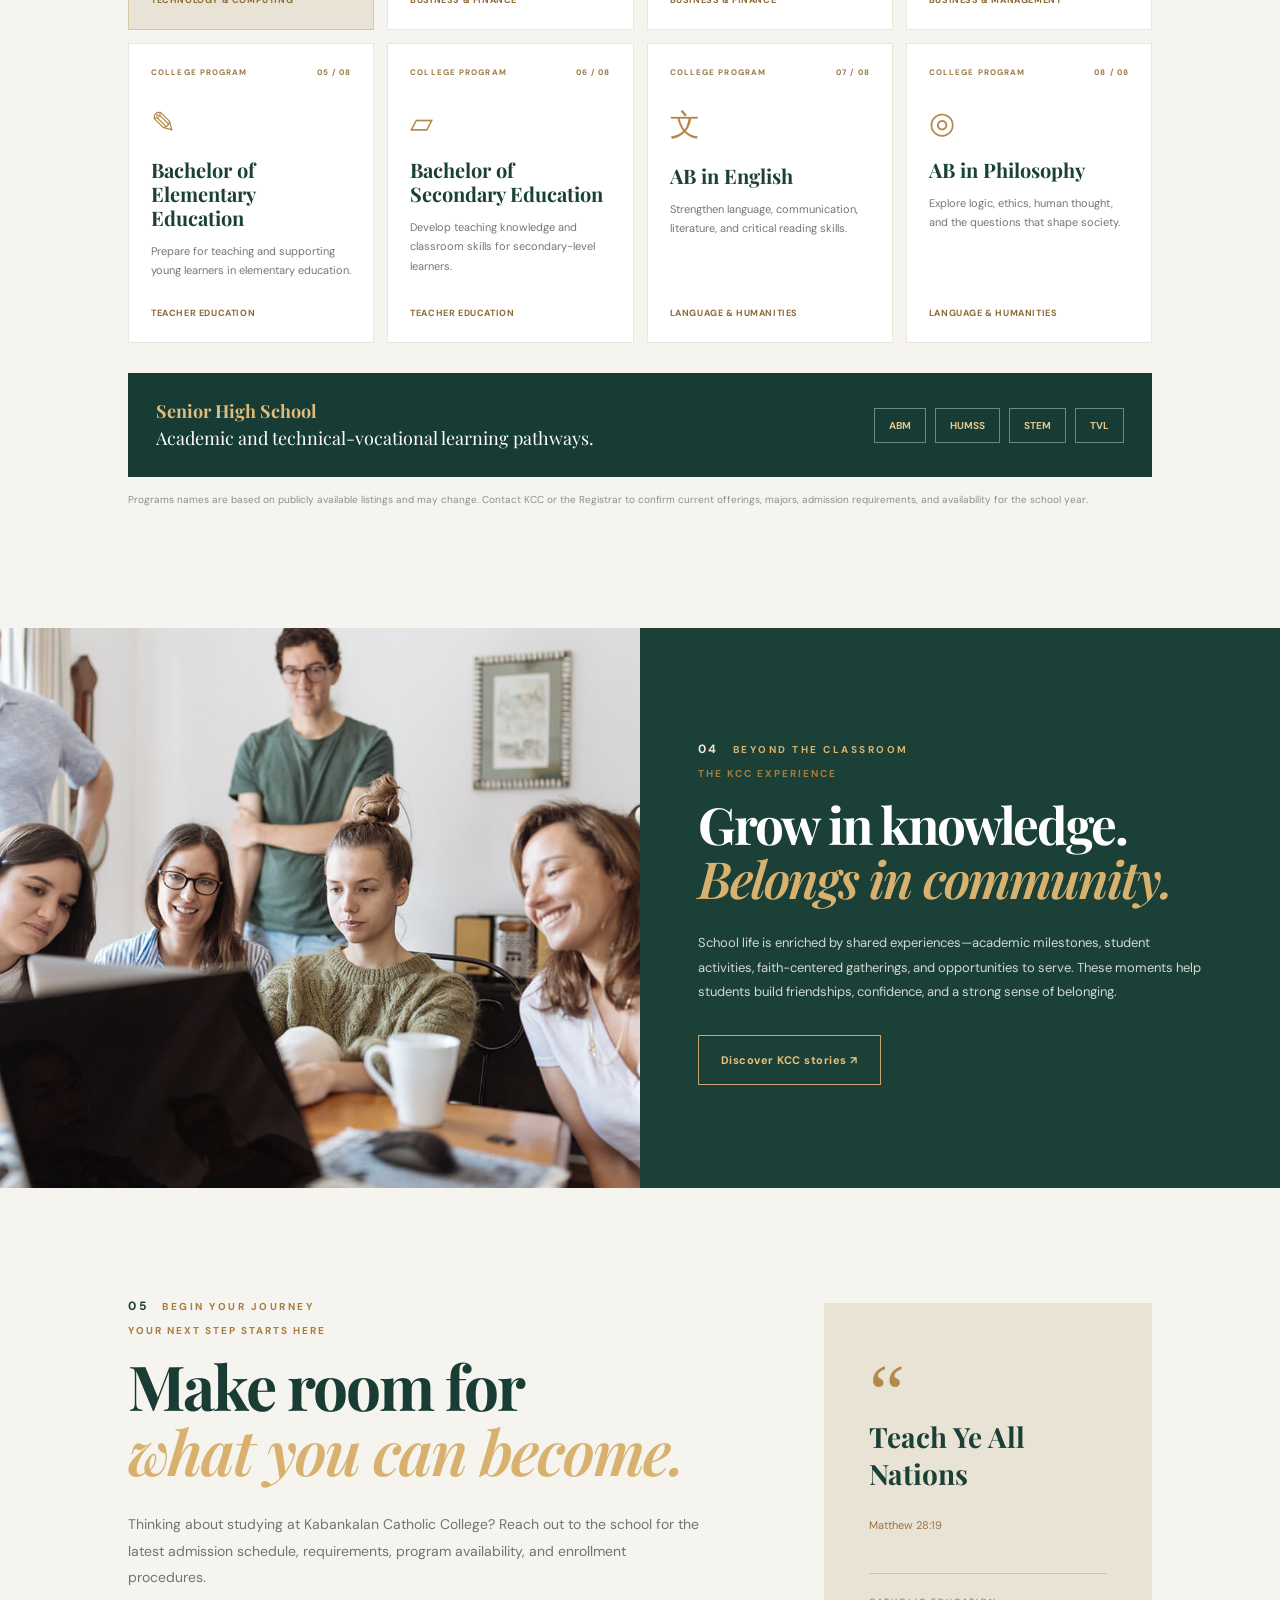
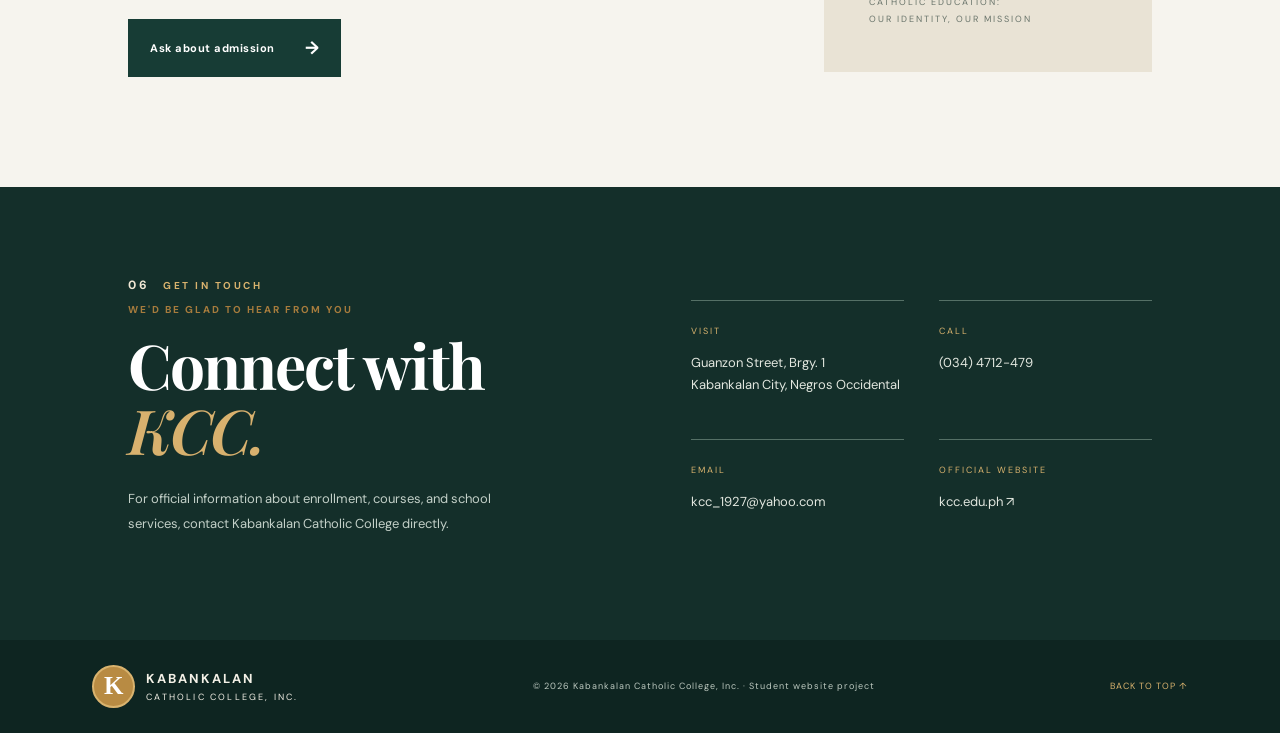
==== commit 97faaba8: "update" ====
--- a/index.html
+++ b/index.html
@@ -64,7 +64,7 @@
   <p class="disclaimer">Programs names are based on publicly available listings and may change. Contact KCC or the Registrar to confirm current offerings, majors, admission requirements, and availability for the school year.</p>
 </section>
 <section class="campus" id="campus">
-  <div class="campus-photo"></div><div class="campus-content"><div class="section-label light-label"><span>04</span> BEYOND THE CLASSROOM</div><p class="kicker">The KCC experience</p><h2>Grow in knowledge.<br><em>Belong in community.</em></h2><p>School life is enriched by shared experiences—academic milestones, student activities, faith-centered gatherings, and opportunities to serve. These moments help students build friendships, confidence, and a strong sense of belonging.</p><a class="btn btn-outline" href="https://kcc.edu.ph/" target="_blank" rel="noopener">Discover KCC stories ↗</a></div>
+  <div class="campus-photo"></div><div class="campus-content"><div class="section-label light-label"><span>04</span> BEYOND THE CLASSROOM</div><p class="kicker">The KCC experience</p><h2>Grow in knowledge.<br><em>Belongs in community.</em></h2><p>School life is enriched by shared experiences—academic milestones, student activities, faith-centered gatherings, and opportunities to serve. These moments help students build friendships, confidence, and a strong sense of belonging.</p><a class="btn btn-outline" href="https://kcc.edu.ph/" target="_blank" rel="noopener">Discover KCC stories ↗</a></div>
 </section>
 <section class="admission section-wrap" id="admission">
   <div class="admission-copy"><div class="section-label"><span>05</span> BEGIN YOUR JOURNEY</div><p class="kicker">Your next step starts here</p><h2>Make room for<br><em>what you can become.</em></h2><p>Thinking about studying at Kabankalan Catholic College? Reach out to the school for the latest admission schedule, requirements, program availability, and enrollment procedures.</p><a class="btn btn-dark" href="#contact">Ask about admission <span>→</span></a></div>
